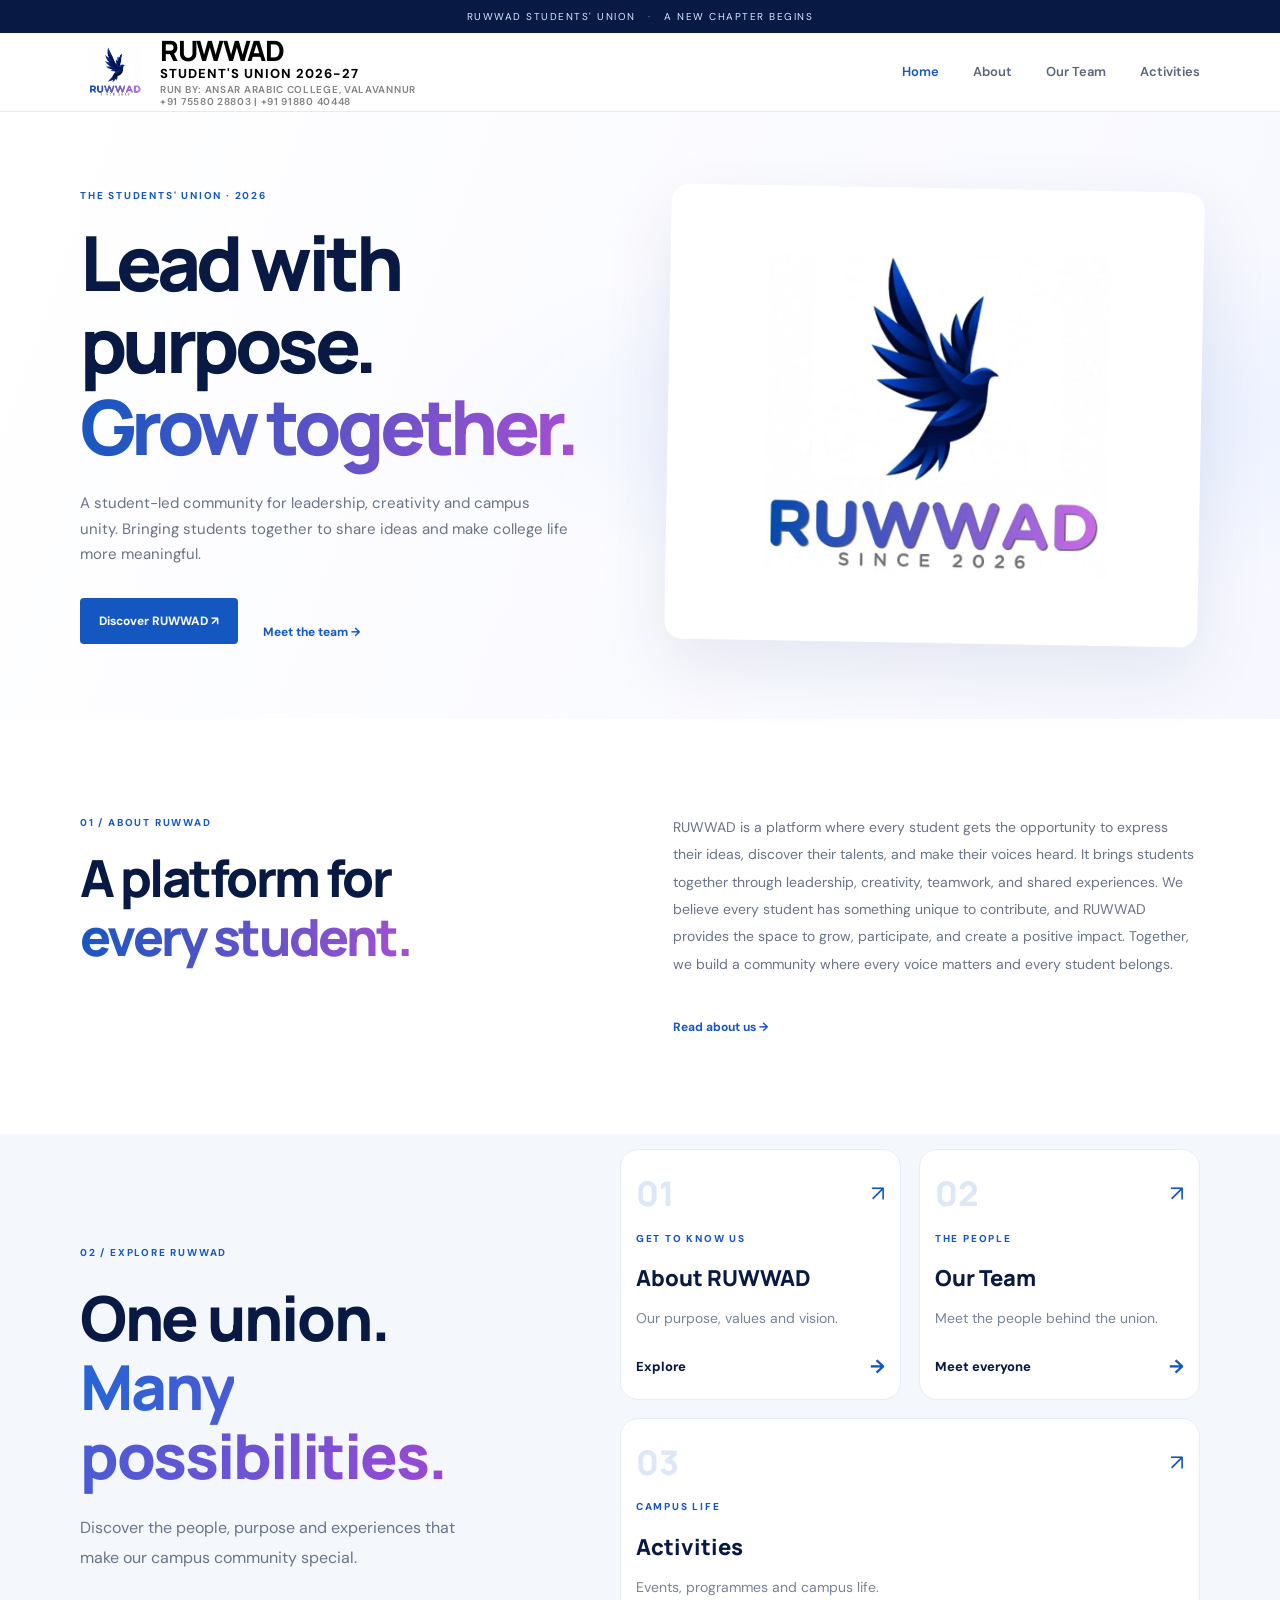
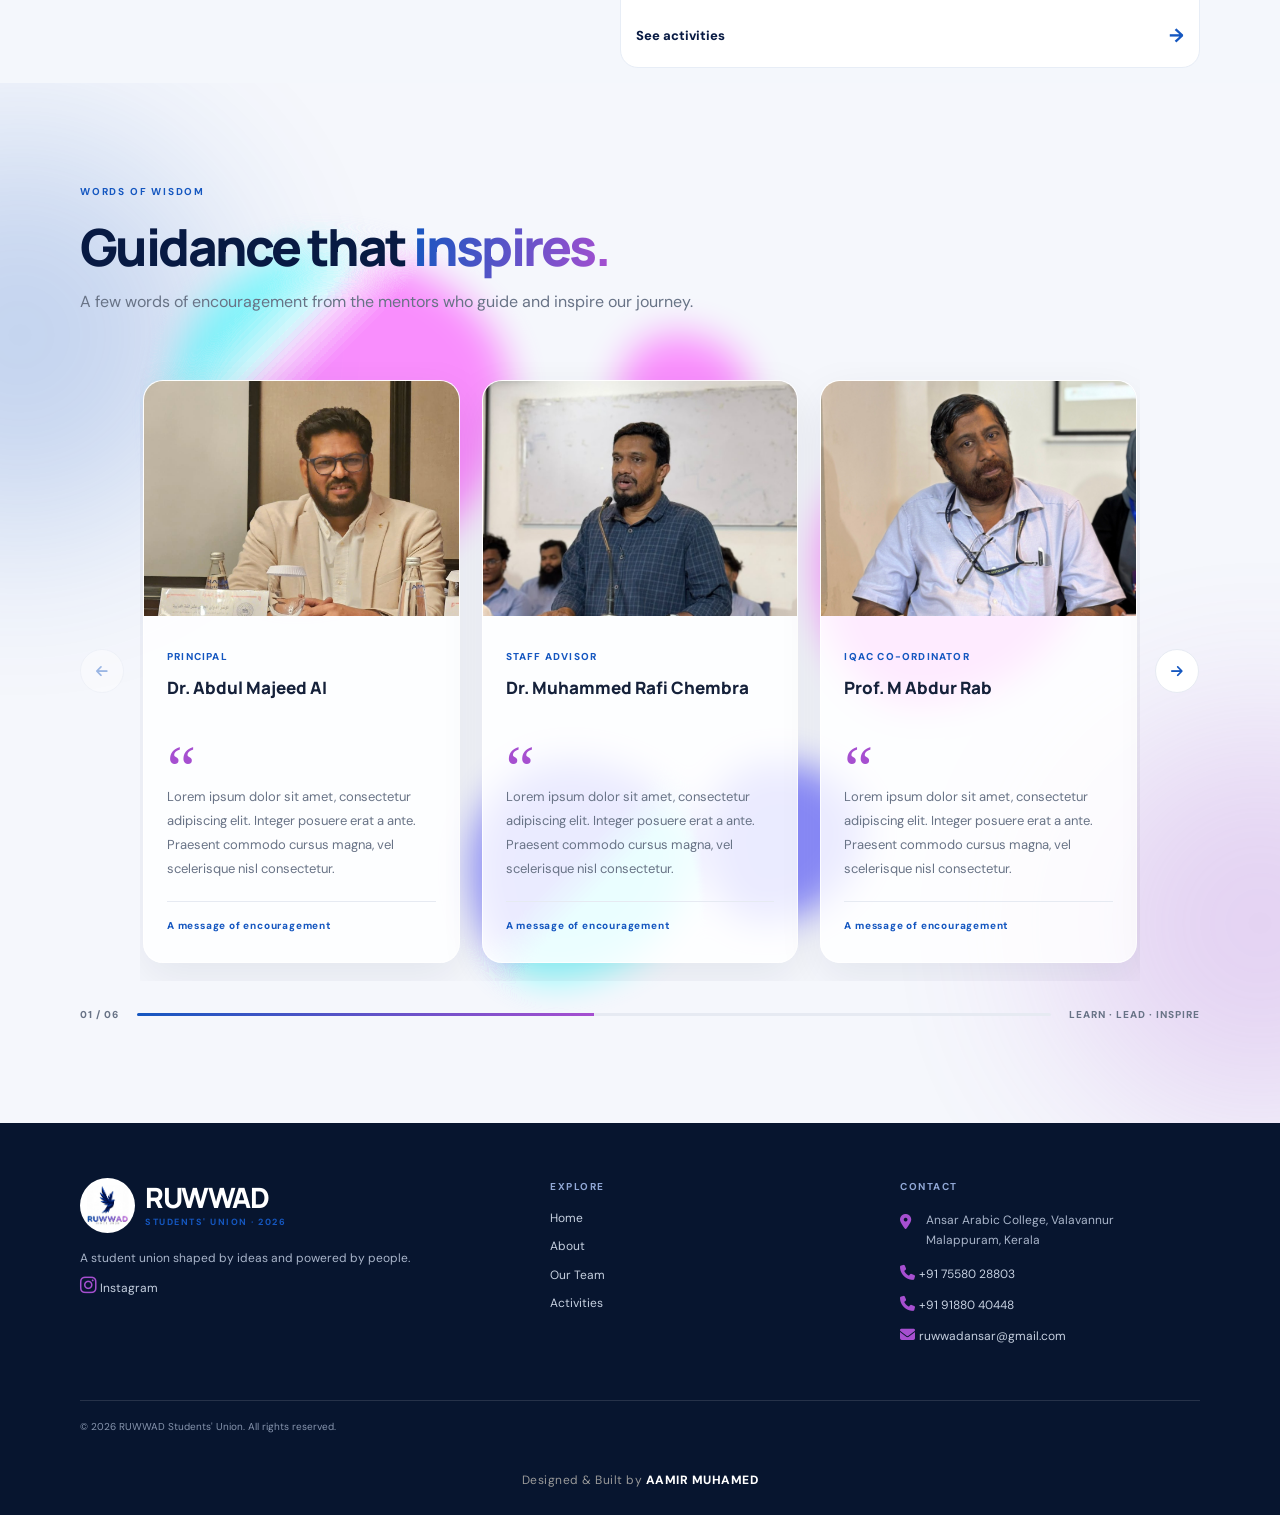
==== index.html @ 23e942de "Add files via upload" ====
<!doctype html>
<html lang="en"><head>
<meta charset="utf-8"><meta name="viewport" content="width=device-width, initial-scale=1">
<meta name="description" content="RUWWAD Students' Union">
<title>Home | RUWWAD</title>
<link rel="icon" type="image/png" href="images/ruwwad-bird.png">
<link rel="preconnect" href="https://fonts.googleapis.com"><link rel="preconnect" href="https://fonts.gstatic.com" crossorigin>
<link href="https://fonts.googleapis.com/css2?family=DM+Sans:wght@400;500;600;700&family=Manrope:wght@400;500;600;700;800&display=swap" rel="stylesheet">
<link rel="stylesheet" href="style.css"></head><body>
<link rel="stylesheet" href="https://cdnjs.cloudflare.com/ajax/libs/font-awesome/6.5.2/css/all.min.css">
<div class="topline">RUWWAD STUDENTS' UNION <span>·</span> A NEW CHAPTER BEGINS</div>
<header class="header"><nav class="wrap nav">
  <a class="brand" href="index.html"><img src="images/ruwwad-logo.jpg" alt="RUWWAD"><span><b>RUWWAD</b><div class="union-info">
    <strong>STUDENT'S UNION 2026-27</strong>
    <span>RUN BY: ANSAR ARABIC COLLEGE, VALAVANNUR</span>
    <span>+91 75580 28803 | +91 91880 40448</span>
</div></span></a>
  <button class="menu" aria-label="Toggle menu" aria-expanded="false"><i></i><i></i><i></i></button>
  <div class="navlinks">
    <a href="index.html">Home</a><a href="about.html">About</a><a href="team.html">Our Team</a><a href="activities.html">Activities</a>
  </div>
</nav></header>
<main>
<section class="hero"><div class="wrap hero-grid">
 <div><p class="eyebrow">THE STUDENTS' UNION · 2026</p><h1>Lead with purpose.<br><span>Grow together.</span></h1>
 <p class="intro">A student-led community for leadership, creativity and campus unity. Bringing students together to share ideas and make college life more meaningful.</p>
 <div class="actions"><a class="btn" href="about.html">Discover RUWWAD ↗</a><a class="simplelink" href="team.html">Meet the team →</a></div>
 </div><div class="logo-panel"><img src="images/ruwwad-logo.jpg" alt="RUWWAD logo"></div>
</div></section>
<section class="section"><div class="wrap two-col"><div><p class="eyebrow">01 / ABOUT RUWWAD</p><h2>A platform for<br><span>every student.</span></h2></div>
<div><p class="bodycopy">RUWWAD is a platform where every student gets the opportunity to express their ideas, discover their talents, and make their voices heard. It brings students together through leadership, creativity, teamwork, and shared experiences. We believe every student has something unique to contribute, and RUWWAD provides the space to grow, participate, and create a positive impact. Together, we build a community where every voice matters and every student belongs.</p><a class="simplelink" href="about.html">Read about us →</a></div></div></section>


<section class="explore-section">
    <div class="wrap explore-layout">

        <div class="explore-heading">
            <p class="eyebrow">02 / EXPLORE RUWWAD</p>

            <h2>
                One union.<br>
                <span>Many possibilities.</span>
            </h2>

            <p>
                Discover the people, purpose and experiences
                that make our campus community special.
            </p>
            
        </div>

        <div class="explore-cards">

            <a href="about.html" class="explore-card">
                <div class="explore-card-top">
                    <span class="explore-number">01</span>
                    <span class="explore-arrow">↗</span>
                </div>

                <div>
                    <span class="explore-label">GET TO KNOW US</span>
                    <h3>About RUWWAD</h3>
                    <p>Our purpose, values and vision.</p>
                </div>

                <span class="explore-link">Explore <span>→</span></span>
            </a>


            <a href="team.html" class="explore-card">
                <div class="explore-card-top">
                    <span class="explore-number">02</span>
                    <span class="explore-arrow">↗</span>
                </div>

                <div>
                    <span class="explore-label">THE PEOPLE</span>
                    <h3>Our Team</h3>
                    <p>Meet the people behind the union.</p>
                </div>

                <span class="explore-link">Meet everyone <span>→</span></span>
            </a>


            <a href="activities.html" class="explore-card">
                <div class="explore-card-top">
                    <span class="explore-number">03</span>
                    <span class="explore-arrow">↗</span>
                </div>

                <div>
                    <span class="explore-label">CAMPUS LIFE</span>
                    <h3>Activities</h3>
                    <p>Events, programmes and campus life.</p>
                </div>

                <span class="explore-link">See activities <span>→</span></span>
            </a>

        </div>

    </div>
</section>


<!-- WORDS OF WISDOM -->
<section class="wisdom-section">

  <div class="wrap">

<!-- ANIMATED LIQUID BACKGROUND -->
<div class="wisdom-liquid">
  <span class="liquid-blob blob-one"></span>
  <span class="liquid-blob blob-two"></span>
  <span class="liquid-blob blob-three"></span>
  <span class="liquid-blob blob-four"></span>
  <span class="liquid-blob blob-five"></span>
</div>


    <div class="wisdom-heading">
      <p class="eyebrow">WORDS OF WISDOM</p>
      <h2>Guidance that <span>inspires.</span></h2>
      <p class="wisdom-intro">
        A few words of encouragement from the mentors who guide
        and inspire our journey.
      </p>
    </div>

    <div class="wisdom-slider">

      <button class="wisdom-arrow wisdom-prev" aria-label="Previous advice">
        <i class="fa-solid fa-arrow-left"></i>
      </button>

      <div class="wisdom-window">
        <div class="wisdom-track">

          <!-- PRINCIPAL -->
          <article class="wisdom-card">
            <div class="wisdom-card-glow"></div>
            <div class="wisdom-photo">
              <img src="images/advisors/principal.heic" alt="Dr. Abdul Majeed AI">
            </div>
            <div class="wisdom-content">
              <span class="wisdom-role">PRINCIPAL</span>
              <h3>Dr. Abdul Majeed AI</h3>
              <div class="wisdom-quote">“</div>
              <p>
                Lorem ipsum dolor sit amet, consectetur adipiscing elit.
                Integer posuere erat a ante. Praesent commodo cursus
                magna, vel scelerisque nisl consectetur.
              </p>
              <span class="wisdom-sign">A message of encouragement</span>
            </div>
          </article>

          <!-- STAFF ADVISOR -->
          <article class="wisdom-card">
            <div class="wisdom-card-glow"></div>
            <div class="wisdom-photo">
              <img src="images/advisors/staff-advisor.jpeg" alt="Dr. Muhammed Rafi Chembra">
            </div>
            <div class="wisdom-content">
              <span class="wisdom-role">STAFF ADVISOR</span>
              <h3>Dr. Muhammed Rafi Chembra</h3>
              <div class="wisdom-quote">“</div>
              <p>
                Lorem ipsum dolor sit amet, consectetur adipiscing elit.
                Integer posuere erat a ante. Praesent commodo cursus
                magna, vel scelerisque nisl consectetur.
              </p>
              <span class="wisdom-sign">A message of encouragement</span>
            </div>
          </article>

          <!-- IQAC CO-ORDINATOR -->
          <article class="wisdom-card">
            <div class="wisdom-card-glow"></div>
            <div class="wisdom-photo">
              <img src="images/advisors/iqac-coordinator.jpeg" alt="Prof. M Abdur Rab">
            </div>
            <div class="wisdom-content">
              <span class="wisdom-role">IQAC CO-ORDINATOR</span>
              <h3>Prof. M Abdur Rab</h3>
              <div class="wisdom-quote">“</div>
              <p>
                Lorem ipsum dolor sit amet, consectetur adipiscing elit.
                Integer posuere erat a ante. Praesent commodo cursus
                magna, vel scelerisque nisl consectetur.
              </p>
              <span class="wisdom-sign">A message of encouragement</span>
            </div>
          </article>

<!-- HOD COMMERCE -->
          <article class="wisdom-card">
            <div class="wisdom-card-glow"></div>
            <div class="wisdom-photo">
              <img src="images/advisors/hod-commerce.jpg" alt="Afsal Abdul Khader">
            </div>
            <div class="wisdom-content">
              <span class="wisdom-role">HOD OF COMMERCE DEPARTMENT</span>
              <h3>Afsal Abdul Khader</h3>
              <div class="wisdom-quote">“</div>
              <p>
                Lorem ipsum dolor sit amet, consectetur adipiscing elit.
                Integer posuere erat a ante. Praesent commodo cursus
                magna, vel scelerisque nisl consectetur.
              </p>
              <span class="wisdom-sign">A message of encouragement</span>
            </div>
          </article>

          <!-- HOD ARABIC -->
          <article class="wisdom-card">
            <div class="wisdom-card-glow"></div>
            <div class="wisdom-photo">
              <img src="images/advisors/hod-arabic.jpeg" alt="Dr. CM Shanavas Paravanna">
            </div>
            <div class="wisdom-content">
              <span class="wisdom-role">HOD OF ARABIC DEPARTMENT</span>
              <h3>Dr. CM Shanavas Paravanna</h3>
              <div class="wisdom-quote">“</div>
              <p>
                Lorem ipsum dolor sit amet, consectetur adipiscing elit.
                Integer posuere erat a ante. Praesent commodo cursus
                magna, vel scelerisque nisl consectetur.
              </p>
              <span class="wisdom-sign">A message of encouragement</span>
            </div>
          </article>

          <!-- HOD ENGLISH -->
          <article class="wisdom-card">
            <div class="wisdom-card-glow"></div>
            <div class="wisdom-photo">
              <img src="images/advisors/hod-english.jpg" alt="Adhila Abdul Hameed">
            </div>
            <div class="wisdom-content">
              <span class="wisdom-role">HOD OF ENGLISH DEPARTMENT</span>
              <h3>Adhila Abdul Hameed</h3>
              <div class="wisdom-quote">“</div>
              <p>
                Lorem ipsum dolor sit amet, consectetur adipiscing elit.
                Integer posuere erat a ante. Praesent commodo cursus
                magna, vel scelerisque nisl consectetur.
              </p>
              <span class="wisdom-sign">A message of encouragement</span>
            </div>
          </article>

        </div>
      </div>

      <button class="wisdom-arrow wisdom-next" aria-label="Next advice">
        <i class="fa-solid fa-arrow-right"></i>
      </button>

    </div>

    <div class="wisdom-bottom">
      <span class="wisdom-counter">01 / 07</span>
      <div class="wisdom-progress">
        <span></span>
      </div>
      <span class="wisdom-caption">LEARN · LEAD · INSPIRE</span>
    </div>

  </div>
</section>


</main>


<footer>
  <div class="wrap foot">

    <div>
      <a class="brand footbrand" href="index.html">
        <img src="images/ruwwad-logo.jpg" alt="">
        <span>
          <b>RUWWAD</b>
          <small>STUDENTS' UNION · 2026</small>
        </span>
      </a>

      <p>A student union shaped by ideas and powered by people.</p>

      <a href="https://www.instagram.com/ruwwad_students_union?utm_source=ig_web_button_share_sheet&jplx=ZDNlZDc0MzIxNw=="
         target="_blank" rel="noopener noreferrer" class="instagram-link">
        <i class="fa-brands fa-instagram"></i>
        Instagram
      </a>
    </div>

    <div>
      <h4>EXPLORE</h4>
      <a href="index.html">Home</a>
      <a href="about.html">About</a>
      <a href="team.html">Our Team</a>
      <a href="activities.html">Activities</a>
    </div>

    <div>
      <h4>CONTACT</h4>

      <p class="contact-item">
        <i class="fa-solid fa-location-dot"></i>
        <span>Ansar Arabic College, Valavannur<br>Malappuram, Kerala</span>
      </p>

      <a href="tel:+917558028803" class="contact-item">
        <i class="fa-solid fa-phone"></i>
        <span>+91 75580 28803</span>
      </a>

      <a href="tel:+919188040448" class="contact-item">
        <i class="fa-solid fa-phone"></i>
        <span>+91 91880 40448</span>
      </a>

      <a href="mailto:ruwwadansar@gmail.com" class="contact-item">
        <i class="fa-solid fa-envelope"></i>
        <span>ruwwadansar@gmail.com</span>
      </a>
    </div>

  </div>

  <div class="wrap copyright">
    © 2026 RUWWAD Students' Union. All rights reserved.
  </div>

  <div class="footer-signature">
    <span>Designed & Built by</span>
    <a href="https://wa.me/917994060891?text=Hello%20Aamir!%20I%20visited%20the%20RUWWAD%20website%20and%20would%20like%20to%20connect%20with%20you."
       target="_blank" rel="noopener noreferrer">
      AAMIR MUHAMED
    </a>
  </div>
</footer>
<script src="script.js"></script>
</body>
</html>
---- style.css ----
/* =========================================
   RUWWAD WEBSITE
   Main CSS File
   ========================================= */


/* =========================================
   1. MAIN SETTINGS
   Change colours and fonts here
   ========================================= */

:root {
    --navy: #081a43;
    --blue: #1557c0;
    --purple: #a64fd0;

    --ink: #15213a;
    --muted: #687386;

    --paper: #f5f7fc;
    --line: #e6eaf2;
    --white: #ffffff;

    --font: "DM Sans", sans-serif;
    --display: "Manrope", sans-serif;
}


/* =========================================
   2. BASIC WEBSITE SETTINGS
   ========================================= */

* {
    box-sizing: border-box;
    margin: 0;
    padding: 0;
}

html {
    scroll-behavior: smooth;
    scroll-padding-top: 90px;
}

body {
    font-family: var(--font);
    color: var(--ink);
    line-height: 1.7;
}

a {
    text-decoration: none;
    color: inherit;
}

.wrap {
    width: min(1120px, calc(100% - 44px));
    margin: auto;
}


/* =========================================
   3. TOP ANNOUNCEMENT BAR
   ========================================= */

.topline {
    background: var(--navy);
    color: #dce6ff;
    text-align: center;
    padding: 8px 12px;
    font-size: 10px;
    letter-spacing: 0.15em;
}

.topline span {
    color: #9d7be1;
    margin: 0 8px;
}


/* =========================================
   4. NAVIGATION BAR
   ========================================= */

.header {
    position: sticky;
    top: 0;
    z-index: 20;

    background: #ffffffed;
    backdrop-filter: blur(14px);

    border-bottom: 1px solid var(--line);
}

.nav {
    height: 78px;

    display: flex;
    align-items: center;
    justify-content: space-between;
}


/* Logo */

.brand {
    display: flex;
    align-items: center;
    gap: 10px;
}

.brand img {
    width: 70px;
    height: 70px;
    object-fit: cover;
    border-radius: 80%;
}

.brand span {
    display: grid;
    line-height: 1.2;
}

.brand b {
    font-family: 'Arial Black', 'Manrope', sans-serif;
    font-size: 28px;
    font-weight: 900;
    letter-spacing: -1.5px;
    color: #000000;
    line-height: 1;
}

.brand small {
    font-size: 9px;
    font-weight: 700;
    letter-spacing: 1.5px;
    color: var(--blue);
    margin-top: 6px;
}


/* Navigation links */

.navlinks {
    display: flex;
    gap: 34px;
    align-items: center;
}

.navlinks a {
    font-size: 13px;
    font-weight: 600;
    color: #59657a;
}

.navlinks a:hover,
.navlinks a.active {
    color: var(--blue);
}


/* Mobile menu button */

.menu {
    display: none;
}


/* =========================================
   5. UNION INFORMATION IN NAVBAR
   ========================================= */

.union-info {
    display: flex;
    flex-direction: column;

    line-height: 1.5;
    margin-left: 0;
}

.union-info strong {
    font-size: 13px;
    font-weight: 800;
    color: #000000;
    letter-spacing: 1px;
}

.union-info span {
    font-size: 10px;
    font-weight: 600;
    color: #828080;
    letter-spacing: 0.7px;
}


/* =========================================
   6. HOME PAGE HERO SECTION
   ========================================= */

.hero {
    background:
        radial-gradient(ellipse at 80% 50%, #e8efff, transparent 42%),
        linear-gradient(110deg, #ffffff, #f7f8ff);

    padding: 75px 0;
}

.hero-grid {
    display: grid;
    grid-template-columns: 1fr 1fr;

    gap: 55px;
    align-items: center;
    min-height: 430px;
}


/* Small heading */

.eyebrow {
    font-size: 10px;
    letter-spacing: 0.18em;
    font-weight: 700;
    color: var(--blue);
    margin-bottom: 17px;
}


/* Main heading */

.hero h1,
.pagehero h1 {
    font: 800 clamp(45px, 6vw, 76px)/1.08 var(--display);
    letter-spacing: -0.06em;
    color: var(--navy);
}

h1 span,
h2 span {
    background: linear-gradient(100deg, var(--blue), var(--purple));
    background-clip: text;
    -webkit-background-clip: text;
    color: transparent;
}


/* Hero description */

.intro {
    max-width: 490px;
    color: var(--muted);
    font-size: 15px;
    margin-top: 24px;
}


/* Hero buttons */

.actions {
    display: flex;
    align-items: center;
    gap: 25px;
    margin-top: 30px;
}

.btn {
    display: inline-block;

    background: var(--blue);
    color: white;

    padding: 13px 19px;
    border-radius: 4px;

    font-size: 12px;
    font-weight: 700;
}

.btn:hover {
    background: var(--navy);
}

.simplelink {
    font-size: 12px;
    font-weight: 700;
    color: var(--blue);

    display: inline-block;
    margin-top: 22px;
}


/* Hero logo image */

.logo-panel {
    background: white;
    border: 1px solid white;
    border-radius: 18px;

    box-shadow: 0 25px 70px #10275b18;
    overflow: hidden;

    transform: rotate(1deg);
}

.logo-panel img {
    width: 100%;
    display: block;
}


/* =========================================
   7. GENERAL SECTIONS
   ========================================= */

.section {
    padding: 95px 0;
}

.soft {
    background: var(--paper);
}

.two-col {
    display: grid;
    grid-template-columns: 1fr 1fr;

    gap: 65px;
    align-items: start;
}


/* Section headings */

h2 {
    font: 800 clamp(34px, 4vw, 52px)/1.15 var(--display);
    letter-spacing: -0.05em;
    color: var(--navy);
}


/* Paragraphs */

.bodycopy {
    font-size: 14px;
    line-height: 1.95;
    color: var(--muted);
    margin-bottom: 17px;
}

.narrow {
    max-width: 650px;
    margin-top: 18px;
}

/* ABOUT SECTION */

.about-section {
    padding: 80px 8%;
}

.about-content {
    display: flex;
    align-items: center;
    justify-content: space-between;
    gap: 60px;
}

.about-text {
    flex: 1;
}

.about-text h2 {
    font-size: 38px;
    font-weight: 900;
    color: var(--navy);
    margin-bottom: 25px;
}

.about-text p {
    font-size: 17px;
    line-height: 2;
    color: #555;
    margin-bottom: 35px;
}

.about-image {
    flex: 1;
    margin-right: 0;
}

.about-image img {
    width: 100%;
    height: 500px;
    object-fit:fill;
    border-radius: 45% 0 0 45%;
}

/* MOBILE RESPONSIVE */

@media (max-width: 768px) {
    .about-content {
        flex-direction: column;
        gap: 30px;
    }

    .about-text h2 {
        font-size: 28px;
    }

    .about-text p {
        font-size: 15px;
    }

    .about-image img {
        height: 300px;
        border-radius: 25px;
    }
}


/* =========================================
   8. INFORMATION CARDS
   ========================================= */


/* =========================================
   ABOUT RUWWAD SECTION
   Text LEFT | Image RIGHT
   ========================================= */

.about-section {
    padding: 80px 0 80px 8%;
}

.about-content {
    display: flex;
    align-items: center;
    justify-content: space-between;
    gap: 60px;
    width: 100%;
}

.about-text {
    flex: 1;
    min-width: 0;
}

.about-text h2 {
    font-size: 38px;
    font-weight: 900;
    color: var(--navy);
    margin-bottom: 25px;
}

.about-text p {
    font-size: 17px;
    line-height: 2;
    color: #555;
    margin-bottom: 30px;
}

.about-image {
    flex: 1;
    min-width: 0;
}

.about-image img {
    display: block;
    width: 100%;
    height: 500px;
    object-fit: cover;
    border-radius: 45% 0 0 45%;
}




/* =========================================
   OUR COLLEGE SECTION
   Image LEFT | Text RIGHT
   ========================================= */

.college-section {
    display: flex;
    align-items: center;
    gap: 70px;
    padding: 80px 8% 80px 0;
    width: 100%;
}

.college-image {
    flex: 1;
    min-width: 0;
}

.college-image img {
    display: block;
    width: 100%;
    height: 560px;
    object-fit: cover;
    border-radius: 0 50% 50% 0;
}

.college-content {
    flex: 1;
    min-width: 0;
    text-align:left;
}

.college-content h2 {
    font-size: 38px;
    font-weight: 900;
    color: var(--navy);
    margin-bottom: 40px;
}

.college-content p {
    font-size: 17px;
    line-height: 2;
    color: #555;
    margin-bottom: 35px;
}


/* =========================================
   MOBILE RESPONSIVE
   ========================================= */

@media (max-width: 768px) {

    /* About RUWWAD */

    .about-section {
        padding: 50px 20px;
    }

    .about-content {
        flex-direction: column;
        gap: 30px;
    }

    .about-text h2 {
        font-size: 28px;
    }

    .about-text p {
        font-size: 15px;
    }

    .about-image {
        width: 100%;
    }

    .about-image img {
        height: 300px;
        border-radius: 25px;
    }


    /* Our College */

    .college-section {
        flex-direction: column;
        padding: 50px 20px;
        gap: 30px;
    }

    .college-image {
        width: 100%;
    }

    .college-image img {
        height: 300px;
        border-radius: 25px;
    }

    .college-content h2 {
        font-size: 28px;
        margin-bottom: 30px;
    }

    .college-content p {
        font-size: 15px;
    }

}


/* =========================================
   RUWWAD MISSION & VISION
   ========================================= */

.mission-section {
    padding: 100px 0;
    background: #f7f9fc;
}

.mission-heading {
    max-width: 700px;
    margin: 0 0 55px 0;
    text-align: left;
}

.mission-heading h2 {
    text-align: left;
}

.mission-intro {
    max-width: 600px;
    margin: 0;
    text-align: left;
    color: #687386;
    font-size: 16px;
    line-height: 1.8;
    margin-top: 20px;
}

.mission-grid {
    display: grid;
    grid-template-columns: repeat(3, 1fr);
    gap: 25px;
}

.mission-card {
    position: relative;
    background: #ffffff;
    padding: 38px 30px;
    border: 1px solid #e9edf4;
    border-radius: 18px;
    min-height: 300px;
    transition: transform 0.3s ease, box-shadow 0.3s ease;
    overflow: hidden;
}

.mission-card:hover {
    transform: translateY(-8px);
    box-shadow: 0 18px 40px rgba(8, 26, 67, 0.09);
}

.mission-number {
    display: inline-block;
    font-family: var(--display);
    font-size: 42px;
    font-weight: 900;
    color: #dce8f8;
    margin-bottom: 25px;
}

.card-label {
    font-size: 11px;
    font-weight: 800;
    letter-spacing: 2px;
    color: var(--blue);
    margin-bottom: 12px;
}

.mission-card h3 {
    font-family: var(--display);
    font-size: 22px;
    font-weight: 800;
    color: var(--navy);
    margin-bottom: 16px;
}

.mission-card > p:last-child {
    font-size: 15px;
    line-height: 1.9;
    color: #687386;
}

/* CARD ACCENT COLORS */

.vision-card {
    border-top: 4px solid #00b8d9;
}

.purpose-card {
    border-top: 4px solid var(--blue);
}

.values-card {
    border-top: 4px solid #16c79a;
}

/* MOBILE RESPONSIVE */

@media (max-width: 768px) {

    .mission-section {
        padding: 65px 0;
    }

    .mission-heading {
    padding: 0 0px;
    margin-bottom: 35px;
}

    .mission-heading h2 {
        font-size: 30px;
    }

    .mission-intro {
        font-size: 14px;
    }

    .mission-grid {
        grid-template-columns: 1fr;
        gap: 18px;
    }

    .mission-card {
        min-height: auto;
        padding: 30px 25px;
    }

    .mission-card h3 {
        font-size: 20px;
    }
}




/* =========================================
   9. QUOTE SECTION
   ========================================= */

.quote {
    background: linear-gradient(110deg, #081a43, #173c7c);

    padding: 85px 0;
    text-align: center;
    color: white;
}

.quote p {
    font-size: 9px;
    letter-spacing: 0.2em;
    color: #a9bee8;
    margin-bottom: 18px;
}

.quote h2 {
    font-size: clamp(30px, 4vw, 48px);
    color: white;
}


/* =========================================
   10. INNER PAGE HEADINGS
   About, Team and Activities
   ========================================= */

.pagehero {
    background: linear-gradient(110deg, #f8faff, #edf2ff);
    padding: 75px 0 80px;
}

.pagehero h1 {
    font-size: clamp(43px, 6vw, 68px);
}

.pagehero p:not(.eyebrow) {
    max-width: 600px;
    color: var(--muted);
    margin-top: 17px;
    font-size: 14px;
}


/* =========================================
   11. TEAM MEMBERS
   ========================================= */

.members {
    display: grid;
    grid-template-columns: repeat(4, 1fr);
    gap: 15px;
    margin-top: 35px;
}

.member {
    background: white;
    border: 1px solid var(--line);
}


/* Member placeholder */

.avatar {
    height: 155px;

    display: grid;
    place-items: center;

    background: linear-gradient(140deg, #164b9a, #9c65d0);

    font: 800 65px var(--display);
    color: #ffffffbb;
}

.memberinfo {
    padding: 17px;
}

.memberinfo small,
.staff small {
    font-size: 9px;
    letter-spacing: 0.12em;
    color: var(--blue);
    font-weight: 700;
}

.memberinfo h3,
.staff h3 {
    font: 700 16px/1.4 var(--display);
    color: var(--navy);
    margin-top: 7px;
}

.memberinfo p {
    font-size: 11px;
    color: var(--muted);
    margin-top: 4px;
}


/* Staff cards */

.staffgrid {
    display: grid;
    grid-template-columns: repeat(2, 1fr);
    gap: 14px;
    margin-top: 30px;
}

.staff {
    background: white;
    border: 1px solid var(--line);
    padding: 22px;
}

.staff p {
    font-size: 12px;
    color: var(--muted);
    margin-top: 9px;
}

.source-note {
    font-size: 10px;
    color: #8993a4;
    margin-top: 20px;
}


/* =========================================
   12. ACTIVITIES AND EVENTS
   ========================================= */

.eventlist {
    margin-top: 30px;
    border-top: 1px solid var(--line);
}

.event {
    display: grid;
    grid-template-columns: 80px 1fr;

    gap: 25px;
    padding: 28px 0;

    border-bottom: 1px solid var(--line);
}

.eventno {
    font: 700 25px var(--display);
    color: #9aabd0;
}

.event small {
    font-size: 9px;
    letter-spacing: 0.14em;
    color: var(--blue);
    font-weight: 700;
}

.event h3 {
    font: 700 24px var(--display);
    color: var(--navy);
    margin: 5px 0;
}

.event p {
    max-width: 700px;
    font-size: 13px;
    color: var(--muted);
}


/* =========================================
   13. FOOTER
   ========================================= */

footer {
    background: #07152f;
    color: white;
}

.foot {
    display: grid;
    grid-template-columns: 1.4fr 1fr 1fr;

    gap: 50px;
    padding-top: 55px;
    padding-bottom: 45px;
}

.footbrand img {
    width: 55px;
    height: 55px;
}

footer .brand b {
    color: #ffffff;
}

.foot p {
    font-size: 12px;
    color: #a9b5ca;
    margin-top: 15px;
}

.foot h4 {
    font-size: 10px;
    letter-spacing: 0.15em;
    color: #91a8d6;
    margin-bottom: 13px;
}

.foot > div > a:not(.brand) {
    display: block;
    font-size: 12px;
    color: #c6d0e0;
    margin: 8px 0;
}

.copyright {
    border-top: 1px solid #ffffff20;
    padding: 17px 0 20px;

    color: #8795ae;
    font-size: 10px;
}

/* FOOTER SIGNATURE */

.footer-signature {
    text-align: center;
    padding: 15px 10px 25px;
    font-size: 12px;
    color: #999;
    letter-spacing: 0.5px;
}

.footer-signature a {
    color: #ffffff;
    font-weight: 800;
    text-decoration: none;
    transition: color 0.3s ease;
}

.footer-signature a:hover {
    color: var(--blue);
}


/* =========================================
   14. TABLET RESPONSIVE DESIGN
   ========================================= */

@media (max-width: 800px) {

    .hero-grid {
        gap: 25px;
    }

    .members {
        grid-template-columns: repeat(2, 1fr);
    }

    .navlinks {
        gap: 18px;
    }

    .foot {
        gap: 25px;
    }

}


/* =========================================
   15. MOBILE RESPONSIVE DESIGN
   ========================================= */

@media (max-width: 620px) {

    .wrap {
        width: calc(100% - 34px);
    }

    .topline {
        font-size: 8px;
    }

    .nav {
        height: 68px;
    }


    /* Logo on mobile */

    .brand img {
        width: 42px;
        height: 42px;
    }

    .brand b {
        font-size: 16px;
    }


    /* Union information on mobile */

    .union-info {
        margin-left: 10px;
        margin-right: auto;
    }

    .union-info strong {
        font-size: 10px;
    }

    .union-info span {
        font-size: 8px;
        letter-spacing: 0;
    }


    /* Mobile menu button */

    .menu {
        display: flex;

        width: 40px;
        height: 40px;

        border: 1px solid var(--line);
        background: white;
        border-radius: 4px;

        flex-direction: column;
        align-items: center;
        justify-content: center;
        gap: 5px;
    }

    .menu i {
        width: 17px;
        height: 2px;
        background: var(--navy);
        transition: 0.2s;
    }


    /* Menu animation */

    .menu.open i:first-child {
        transform: translateY(7px) rotate(45deg);
    }

    .menu.open i:nth-child(2) {
        opacity: 0;
    }

    .menu.open i:last-child {
        transform: translateY(-7px) rotate(-45deg);
    }


    /* Mobile navigation links */

    .navlinks {
        display: none;

        position: absolute;
        top: 68px;
        left: 0;
        right: 0;

        background: white;
        padding: 12px 22px 20px;

        box-shadow: 0 15px 20px #0c245015;

        flex-direction: column;
        align-items: stretch;
        gap: 0;
    }

    .navlinks.show {
        display: flex;
    }

    .navlinks a {
        padding: 12px 0;
        border-bottom: 1px solid var(--line);
    }


    /* Hero section */

    .hero {
        padding: 55px 0;
    }

    .hero-grid,
    .two-col {
        grid-template-columns: 1fr;
        gap: 30px;
    }

    .hero h1 {
        font-size: clamp(44px, 13vw, 62px);
    }

    .logo-panel {
        max-width: 420px;
        margin: auto;
    }


    /* General sections */

    .section {
        padding: 70px 0;
    }

    .tiles {
        grid-template-columns: 1fr;
    }

    .tile {
        min-height: 175px;
    }


    /* Page headings */

    .pagehero {
        padding: 55px 0;
    }


    /* Team members */

    .members {
        grid-template-columns: repeat(2, 1fr);
        gap: 10px;
    }

    .avatar {
        height: 125px;
        font-size: 52px;
    }

    .memberinfo {
        padding: 13px;
    }

    .memberinfo h3 {
        font-size: 14px;
    }


    /* Staff */

    .staffgrid {
        grid-template-columns: 1fr;
    }


    /* Events */

    .event {
        grid-template-columns: 42px 1fr;
        gap: 12px;
    }

    .event h3 {
        font-size: 20px;
    }


    /* Footer */

    .foot {
        grid-template-columns: 1fr 1fr;
        gap: 25px;
    }

    .foot > div:first-child {
        grid-column: 1 / -1;
    }


    /* Other */

    .quote {
        padding: 65px 0;
    }

    .actions {
        flex-wrap: wrap;
    }

}


/* =========================================
   16. SMALL MOBILE SCREENS
   ========================================= */

@media (max-width: 360px) {

    .members {
        grid-template-columns: 1fr;
    }

    .avatar {
        height: 170px;
    }

}

/* MOBILE NAVIGATION FIX */

@media (max-width: 768px) {

    .nav {
        position: relative;
    }

    .menu {
        display: flex;
        cursor: pointer;
        z-index: 1001;
    }

    .navlinks {
        display: none;
        position: absolute;
        top: 100%;
        left: 0;
        right: 0;
        width: 100%;
        flex-direction: column;
        gap: 0;
        padding: 15px 20px;
        background: #ffffff;
        box-shadow: 0 10px 20px rgba(0,0,0,0.08);
        z-index: 1000;
    }

    .navlinks.active {
        display: flex;
    }

    .navlinks a {
        display: block;
        padding: 13px 10px;
    }
}


/* =========================================
   EXPLORE RUWWAD SECTION
   ========================================= */

.explore-section {
    padding: 0px 0;
    background: #f4f7fc;
    overflow: hidden;
}

.explore-layout {
    display: grid;
    grid-template-columns: 0.9fr 1.1fr;
    align-items: center;
    gap: 65px;
}

.explore-heading {
    max-width: 500px;
}

.explore-heading h2 {
    font-family: var(--display);
    font-size: clamp(38px, 5vw, 62px);
    font-weight: 900;
    line-height: 1.12;
    letter-spacing: -2px;
    color: var(--navy);
    margin: 22px 0;
}

.explore-heading h2 span {
    background: linear-gradient(100deg, #2464d5, #9b48d5);
    background-clip: text;
    -webkit-background-clip: text;
    color: transparent;
}

.explore-heading > p:last-of-type {
    color: #68758b;
    font-size: 16px;
    line-height: 1.9;
    max-width: 390px;
}

.explore-line {
    width: 65px;
    height: 5px;
    background: var(--blue);
    border-radius: 10px;
    margin-top: 30px;
}

/* CARDS */

.explore-cards {
    display: grid;
    grid-template-columns: repeat(2, 1fr);
    gap: 18px;
    margin-top: 15px;
    margin-bottom: 15px;
}

.explore-card {
    min-height: 225px;
    padding: 15px;
    display: flex;
    flex-direction: column;
    justify-content: space-between;
    background: #ffffff;
    border: 1px solid #e7edf6;
    border-radius: 18px;
    text-decoration: none;
    transition: 0.3s ease;
}

.explore-card:last-child {
    grid-column: 1 / -1;
    min-height: 185px;
}

.explore-card:hover {
    transform: translateY(-7px);
    border-color: #b8ccef;
    box-shadow: 0 18px 40px rgba(8, 26, 67, 0.09);
}

.explore-card-top {
    display: flex;
    justify-content: space-between;
    align-items: center;
}

.explore-number {
    font-family: var(--display);
    font-size: 34px;
    font-weight: 900;
    color: #dce7f8;
}

.explore-arrow {
    font-size: 22px;
    color: var(--blue);
    transition: transform 0.3s ease;
}

.explore-card:hover .explore-arrow {
    transform: translate(4px, -4px);
}

.explore-label {
    font-size: 10px;
    font-weight: 800;
    letter-spacing: 1.8px;
    color: var(--blue);
}

.explore-card h3 {
    font-family: var(--display);
    font-size: 22px;
    font-weight: 800;
    color: var(--navy);
    margin: 10px 0;
}

.explore-card p {
    font-size: 14px;
    color: #778399;
    line-height: 1.7;
}

.explore-link {
    display: flex;
    justify-content: space-between;
    align-items: center;
    margin-top: 20px;
    font-size: 13px;
    font-weight: 800;
    color: var(--navy);
}

.explore-link span {
    color: var(--blue);
    font-size: 19px;
}

/* MOBILE RESPONSIVE */

@media (max-width: 768px) {

    .explore-section {
        padding: 70px 0;
    }

    .explore-layout {
        grid-template-columns: 1fr;
        gap: 35px;
    }

    .explore-heading h2 {
        font-size: 40px;
    }

    .explore-heading > p:last-of-type {
        font-size: 14px;
    }

    .explore-cards {
        grid-template-columns: 1fr;
    }

    .explore-card,
    .explore-card:last-child {
        grid-column: auto;
        min-height: 190px;
    }
}


/* =================================
   OFFICE BEARERS SECTION
================================= */

.office-section {
    padding: 100px 0;
    background: var(--paper);
}

.office-section h2 {
    font-family: var(--display);
    font-size: clamp(30px, 4vw, 44px);
    font-weight: 800;
    color: var(--navy);
    margin-bottom: 12px;
}

.office-section h2 span {
    color: var(--blue);
}

.office-intro {
    color: var(--muted);
    max-width: 600px;
    margin-bottom: 40px;
}

.office-grid {
    display: grid;
    grid-template-columns: repeat(4, 1fr);
    gap: 22px;
}

.office-card {
    background: white;
    border-radius: 16px;
    overflow: hidden;
    border: 1px solid var(--line);
    transition: transform 0.3s ease, box-shadow 0.3s ease;
}

.office-card:hover {
    transform: translateY(-6px);
    box-shadow: 0 15px 35px rgba(8, 26, 67, 0.10);
}

.office-card img {
    width: 100%;
    height: 260px;
    object-fit: cover;
    display: block;
}

.office-info {
    padding: 18px;
}

.office-info small {
    display: block;
    color: var(--blue);
    font-size: 10px;
    font-weight: 800;
    letter-spacing: 1px;
    margin-bottom: 7px;
}

.office-info h3 {
    font-family: var(--display);
    font-size: 17px;
    font-weight: 800;
    color: var(--navy);
}

.office-link {
    display: inline-block;
    margin-top: 30px;
}

/* TABLET */

@media (max-width: 900px) {
    .office-grid {
        grid-template-columns: repeat(2, 1fr);
    }
}

/* MOBILE */

@media (max-width: 500px) {
    .office-section {
        padding: 65px 0;
    }

    .office-grid {
        grid-template-columns: repeat(2, 1fr);
        gap: 12px;
    }

    .office-card img {
        height: 190px;
    }

    .office-info {
        padding: 12px;
    }

    .office-info h3 {
        font-size: 14px;
    }

    .office-info small {
        font-size: 9px;
    }
}


/* NAVBAR PHONE NUMBERS */

.nav {
    flex-wrap: wrap;
}

.nav-contact {
    width: 100%;
    text-align: center;
    padding: 10px 0;
    border-top: 1px solid var(--line);
    font-size: 12px;
    font-weight: 700;
}

.nav-contact a {
    color: var(--muted);
    text-decoration: none;
    transition: color 0.3s ease;
}

.nav-contact a:hover {
    color: var(--blue);
}

.nav-contact span {
    color: var(--blue);
    margin: 0 8px;
}

/* FOOTER PHONE NUMBERS */

.foot a[href^="tel:"] {
    display: block;
    margin: 8px 0;
    color: #ffffff;
    text-decoration: none;
    font-size: 13px;
}

/* MOBILE */

@media (max-width: 620px) {
    .nav-contact {
        font-size: 10px;
        padding: 8px 0;
    }

    .nav-contact span {
        margin: 0 4px;
    }
}

.foot a {
  color: #fff;
  text-decoration: none;
  transition: color 0.3s ease;
}

.foot a:hover {
  color: #a64fd0;
}
.instagram-link {
  display: inline-flex;
  align-items: center;
  gap: 8px;
  color: #fff;
  text-decoration: none;
  font-size: 14px;
  transition: color 0.3s ease;
}

.instagram-link i {
  font-size: 20px;
}

.instagram-link:hover {
  color: #c66bdf;
}

/* FOOTER CONTACT ICONS */
.contact-item {
  display: flex;
  align-items: flex-start;
  gap: 10px;
  margin: 10px 0;
  color: #fff;
  text-decoration: none;
  font-size: 13px;
  line-height: 1.7;
}

.contact-item i {
  width: 16px;
  min-width: 16px;
  margin-top: 4px;
  color: #a64fd0;
  font-size: 15px;
}

.contact-item:hover {
  color: #a64fd0;
}

/* INSTAGRAM ICON */
.instagram-link {
  display: inline-flex;
  align-items: center;
  gap: 8px;
  color: #fff;
  text-decoration: none;
  font-size: 14px;
  transition: color 0.3s ease;
}

.instagram-link i {
  font-size: 19px;
  color: #a64fd0;
}

.instagram-link:hover {
  color: #a64fd0;
}

/* CLICKABLE EVENT CARDS */

.event-link {
  display: grid;
  grid-template-columns: 80px 1fr;
  color: inherit;
  text-decoration: none;
  transition: background 0.3s ease, padding 0.3s ease;
}

.event-link:hover {
  background: #f5f7fc;
  padding-left: 15px;
  padding-right: 15px;
}

.event-view {
  display: inline-block;
  margin-top: 12px;
  color: var(--blue);
  font-size: 12px;
  font-weight: 800;
}

.event-link:hover .event-view {
  color: var(--purple);
}

@media (max-width: 620px) {
  .event-link {
    grid-template-columns: 42px 1fr;
  }
}
.upcoming-label {
  display: inline-block;
  margin-left: 10px;
  padding: 9px 18px;
  border-radius: 30px;
  background: #e9edff;
  color: var(--blue);
  font-size: 12px;
  font-weight: 800;
  letter-spacing: 1px;
}

/* =====================================
   WORDS OF WISDOM — ADVISOR SLIDER
===================================== */

.wisdom-section {
  position: relative;
  padding: 100px 0;
  overflow: hidden;
  background: var(--paper);
  isolation: isolate;
}

/* Animated background */
.wisdom-section::before,
.wisdom-section::after {
  content: "";
  position: absolute;
  width: 400px;
  height: 400px;
  border-radius: 50%;
  filter: blur(90px);
  opacity: .22;
  z-index: -1;
  pointer-events: none;
  animation: wisdomFloat 9s ease-in-out infinite alternate;
}

.wisdom-section::before {
  background: #1557c0;
  top: 5%;
  left: -180px;
}

.wisdom-section::after {
  background: #a64fd0;
  right: -180px;
  bottom: 0;
  animation-delay: -4s;
}

@keyframes wisdomFloat {
  from {
    transform: translate(0, 0) scale(1);
  }
  to {
    transform: translate(50px, 40px) scale(1.2);
  }
}

.wisdom-heading {
  max-width: 650px;
  margin-bottom: 45px;
}

.wisdom-intro {
  color: var(--muted);
  line-height: 1.8;
  margin-top: 12px;
}

/* Slider layout */

.wisdom-slider {
  display: grid;
  grid-template-columns: 45px minmax(0, 1fr) 45px;
  align-items: center;
  gap: 15px;
}

.wisdom-window {
  overflow: hidden;
  padding: 18px 3px;
}

.wisdom-track {
  display: flex;
  gap: 22px;
  transition: transform .65s cubic-bezier(.22, 1, .36, 1);
  will-change: transform;
}

.wisdom-card {
  position: relative;
  isolation: isolate;
  flex: 0 0 calc((100% - 44px) / 3);
  min-width: 0;
  overflow: hidden;
  border-radius: 20px;
  border: 1px solid rgba(255,255,255,.8);
  background: rgba(255,255,255,.82);
  box-shadow: 0 15px 45px rgba(8,26,67,.08);
  transition: transform .35s ease, box-shadow .35s ease;
}

.wisdom-card:hover {
  transform: translateY(-8px);
  box-shadow: 0 22px 55px rgba(8,26,67,.14);
}

.wisdom-card-glow {
  position: absolute;
  top: -90px;
  right: -90px;
  width: 190px;
  height: 190px;
  border-radius: 50%;
  background: linear-gradient(135deg, #1557c0, #a64fd0);
  opacity: .12;
  filter: blur(35px);
  z-index: -1;
  animation: cardGlow 6s ease-in-out infinite alternate;
}

@keyframes cardGlow {
  from { transform: translate(0, 0); }
  to { transform: translate(-35px, 35px); }
}

/* Advisor photo */

.wisdom-photo {
  height: 235px;
  overflow: hidden;
  background: linear-gradient(135deg, #e7edff, #eee4fa);
}

.wisdom-photo img {
  display: block;
  width: 100%;
  height: 100%;
  object-fit: cover;
  transition: transform .6s ease;
}

.wisdom-card:hover .wisdom-photo img {
  transform: scale(1.06);
}

/* Card text */

.wisdom-content {
  position: relative;
  padding: 25px 23px 28px;
}

.wisdom-role {
  display: inline-block;
  color: var(--blue);
  font-size: 10px;
  font-weight: 800;
  letter-spacing: 1.2px;
  margin-bottom: 10px;
}

.wisdom-content h3 {
  font-family: Manrope, sans-serif;
  font-size: 17px;
  line-height: 1.5;
  font-weight: 800;
  color: var(--ink);
  min-height: 50px;
}

.wisdom-quote {
  font-family: Georgia, serif;
  font-size: 65px;
  height: 48px;
  line-height: 1;
  color: #a64fd0;
  margin-top: 12px;
}

.wisdom-content p {
  font-size: 13px;
  line-height: 1.85;
  color: var(--muted);
}

.wisdom-sign {
  display: block;
  margin-top: 20px;
  padding-top: 15px;
  border-top: 1px solid var(--line);
  color: var(--blue);
  font-size: 10px;
  font-weight: 800;
  letter-spacing: .8px;
}

/* Slider arrows */

.wisdom-arrow {
  width: 44px;
  height: 44px;
  border: 1px solid var(--line);
  border-radius: 50%;
  background: white;
  color: var(--blue);
  cursor: pointer;
  transition: .3s ease;
}

.wisdom-arrow:hover {
  background: var(--blue);
  color: white;
  border-color: var(--blue);
}

/* Bottom progress */

.wisdom-bottom {
  display: flex;
  align-items: center;
  gap: 18px;
  margin-top: 25px;
}

.wisdom-counter,
.wisdom-caption {
  font-size: 10px;
  font-weight: 800;
  letter-spacing: 1px;
  color: var(--muted);
  white-space: nowrap;
}

.wisdom-progress {
  flex: 1;
  height: 3px;
  border-radius: 5px;
  background: var(--line);
  overflow: hidden;
}

.wisdom-progress span {
  display: block;
  height: 100%;
  width: 14.285%;
  background: linear-gradient(90deg, #1557c0, #a64fd0);
  transition: width .5s ease;
}

/* Tablet */

@media(max-width:950px) {
  .wisdom-card {
    flex-basis: calc((100% - 22px) / 2);
  }
}

/* Mobile */

@media(max-width:620px) {
  .wisdom-section {
    padding: 70px 0;
  }

  .wisdom-heading {
    margin-bottom: 25px;
  }

  .wisdom-slider {
    grid-template-columns: 32px minmax(0, 1fr) 32px;
    gap: 7px;
  }

  .wisdom-card {
    flex-basis: 100%;
  }

  .wisdom-photo {
    height: 260px;
  }

  .wisdom-arrow {
    width: 32px;
    height: 32px;
    font-size: 11px;
  }

  .wisdom-content {
    padding: 22px;
  }

  .wisdom-caption {
    display: none;
  }
}

@media(prefers-reduced-motion: reduce) {
  .wisdom-section::before,
  .wisdom-section::after,
  .wisdom-card-glow {
    animation: none;
  }

  .wisdom-track,
  .wisdom-progress span {
    transition: none;
  }
}

/* =========================================
   RUWWAD — GOOEY LIQUID ANIMATION
========================================= */

.wisdom-section {
  position: relative;
  isolation: isolate;
  overflow: hidden;
}

.wisdom-section .wrap {
  position: relative;
  z-index: 2;
}

/* Liquid animation area */

.wisdom-liquid {
  position: absolute;
  inset: 0;
  z-index: 0;
  overflow: hidden;
  pointer-events: none;
  filter: blur(18px) contrast(25);
  opacity: .425;
}

/* Liquid blobs */

.liquid-blob {
  position: absolute;
  display: block;
  border-radius: 43% 57% 65% 35% / 48% 42% 58% 52%;
  background: linear-gradient(
    135deg,
    #6b9ef0,
    #9272ea,
    #cb71e1
  );
  animation: liquidMove 9s ease-in-out infinite alternate;
  will-change: transform, border-radius;
}

/* Main large blob */

.blob-one {
  width: 340px;
  height: 340px;
  top: 8%;
  left: 8%;
  animation-duration: 10s;
}

/* Purple blob */

.blob-two {
  width: 270px;
  height: 270px;
  top: 30%;
  right: 10%;
  background: linear-gradient(135deg, #a64fd0, #e16ba9);
  animation-duration: 8s;
  animation-delay: -3s;
}

/* Blue blob */

.blob-three {
  width: 220px;
  height: 220px;
  bottom: 5%;
  left: 35%;
  background: linear-gradient(135deg, #1557c0, #50a5e8);
  animation-duration: 11s;
  animation-delay: -5s;
}

/* Smaller bubbles */

.blob-four {
  width: 130px;
  height: 130px;
  top: 18%;
  left: 48%;
  background: #a64fd0;
  animation-duration: 7s;
  animation-delay: -2s;
}

.blob-five {
  width: 160px;
  height: 160px;
  bottom: 12%;
  right: 30%;
  background: #416fe0;
  animation-duration: 9s;
  animation-delay: -4s;
}

/* Liquid movement */

@keyframes liquidMove {
  0% {
    transform: translate(0, 0) rotate(0deg) scale(1);
    border-radius: 43% 57% 65% 35% / 48% 42% 58% 52%;
  }

  25% {
    transform: translate(65px, -35px) rotate(90deg) scale(1.15);
    border-radius: 60% 40% 35% 65% / 55% 65% 35% 45%;
  }

  50% {
    transform: translate(-35px, 65px) rotate(180deg) scale(.9);
    border-radius: 35% 65% 55% 45% / 40% 55% 45% 60%;
  }

  75% {
    transform: translate(45px, 30px) rotate(270deg) scale(1.2);
    border-radius: 65% 35% 45% 55% / 60% 40% 60% 40%;
  }

  100% {
    transform: translate(-20px, -45px) rotate(360deg) scale(1);
    border-radius: 43% 57% 65% 35% / 48% 42% 58% 52%;
  }
}

/* Keep the cards above the animation */

.wisdom-slider,
.wisdom-heading,
.wisdom-bottom {
  position: relative;
  z-index: 2;
}

/* Reduce animation for accessibility */

@media (prefers-reduced-motion: reduce) {
  .liquid-blob {
    animation: none;
  }
}
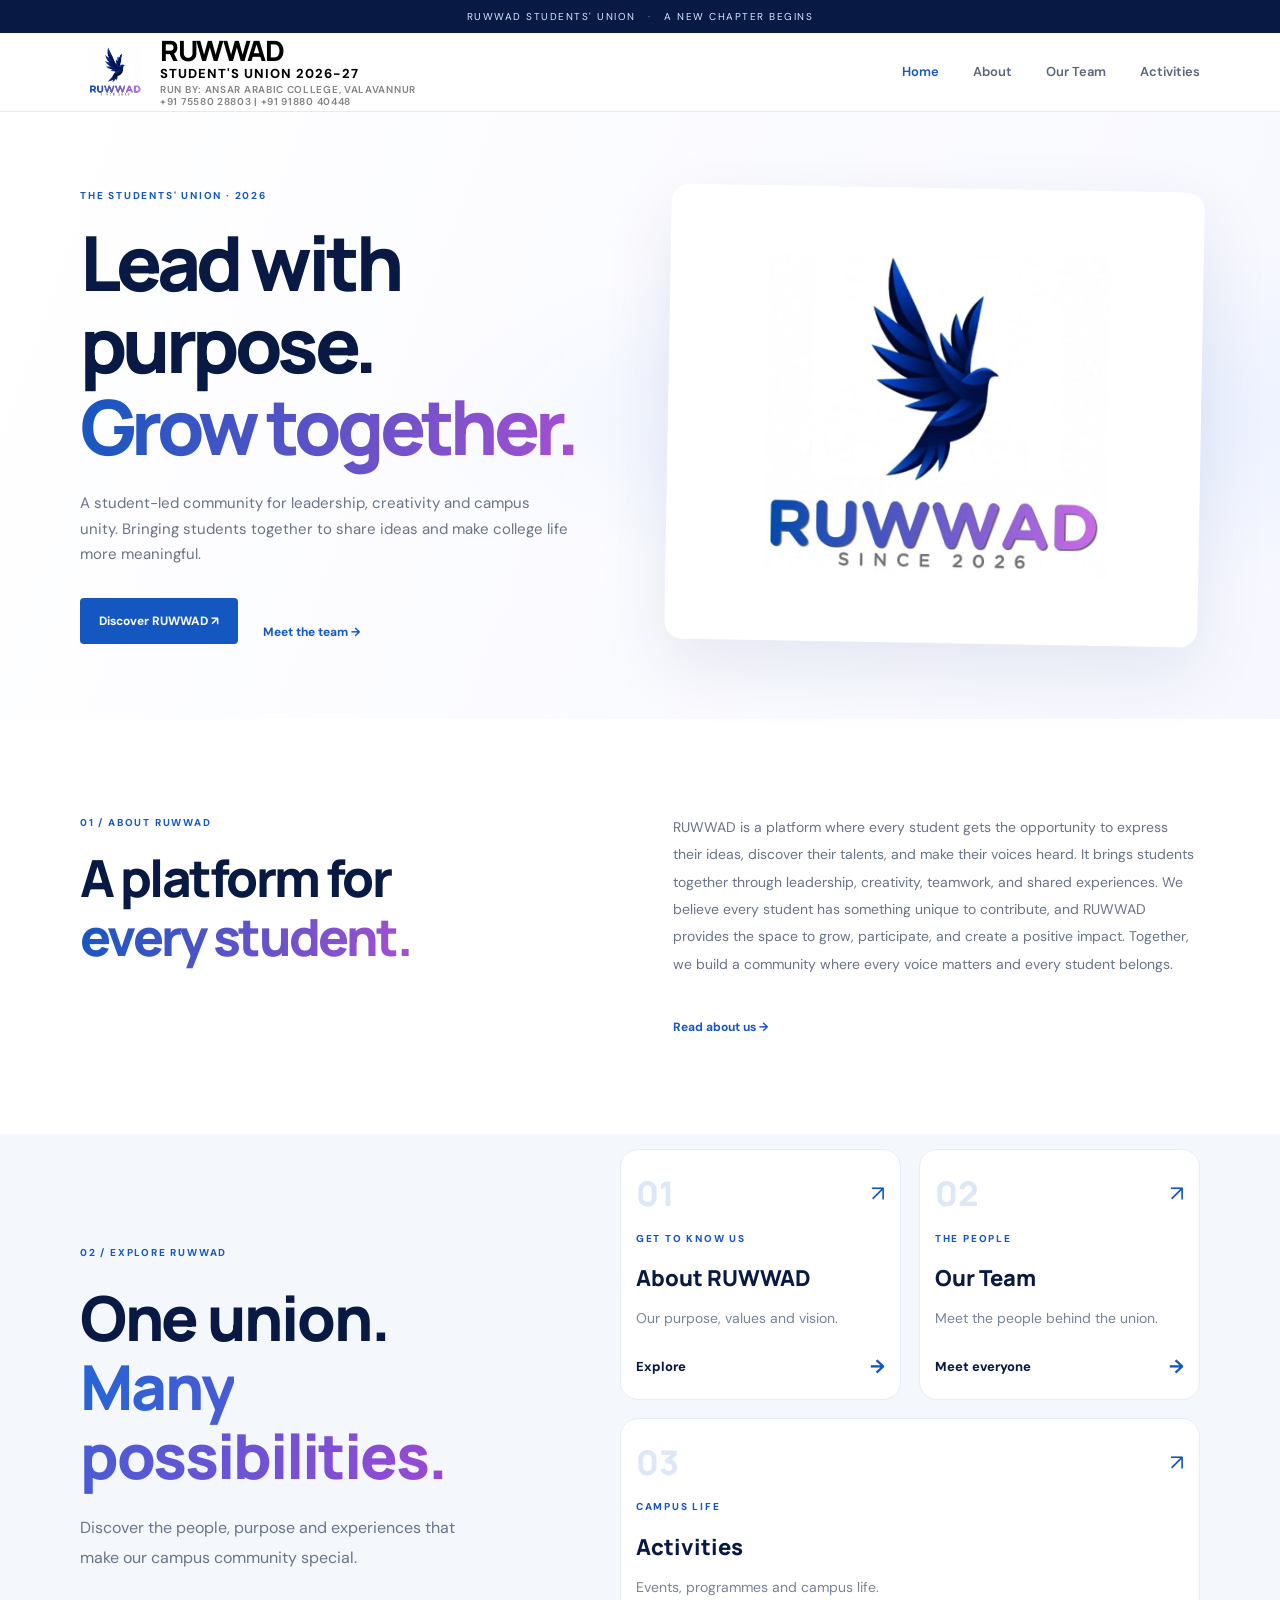
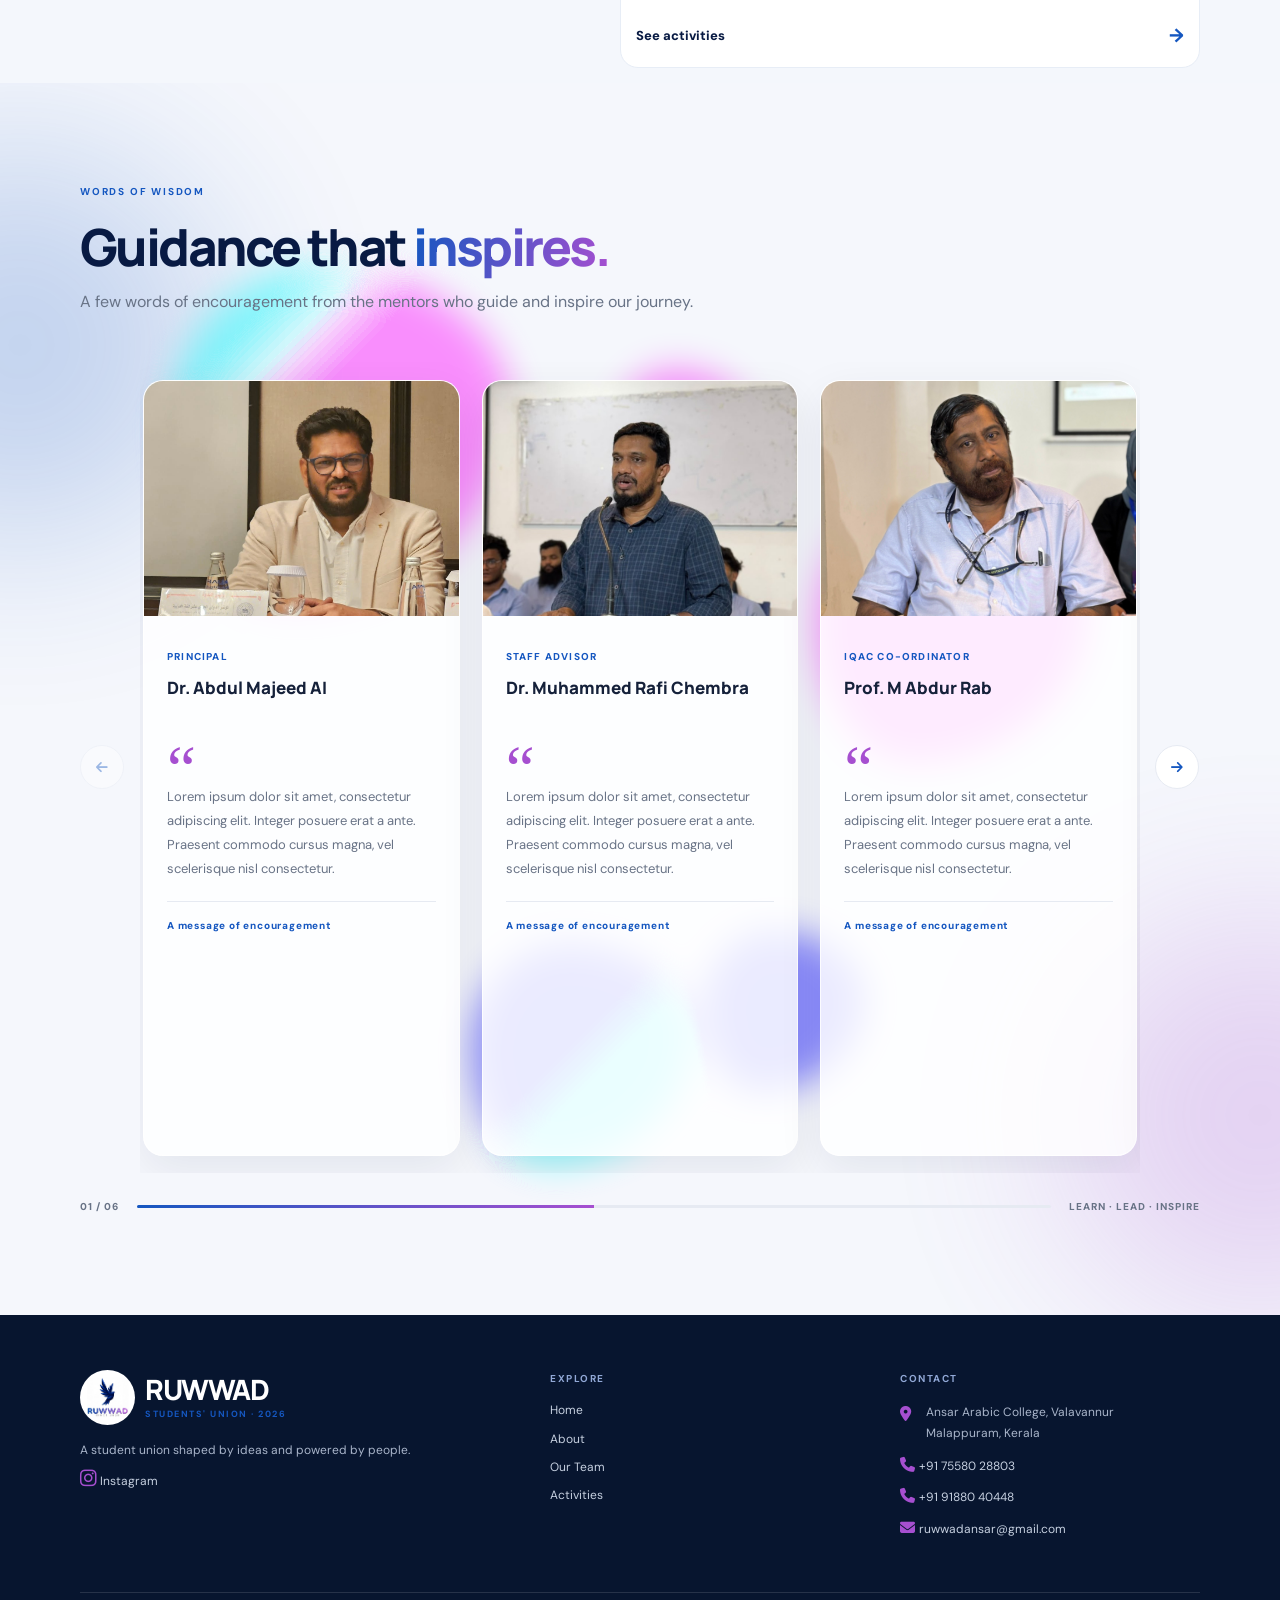
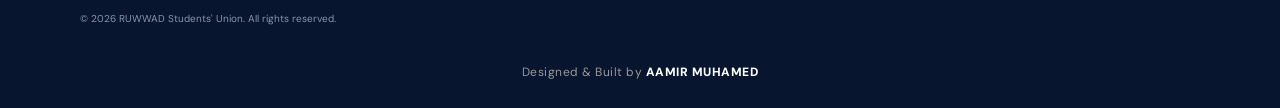
==== commit d88c0c76: "Replace quote in English Department section Updated the quote in the HOD of English Department secti" ====
--- a/index.html
+++ b/index.html
@@ -243,9 +243,7 @@
               <h3>Adhila Abdul Hameed</h3>
               <div class="wisdom-quote">“</div>
               <p>
-                Lorem ipsum dolor sit amet, consectetur adipiscing elit.
-                Integer posuere erat a ante. Praesent commodo cursus
-                magna, vel scelerisque nisl consectetur.
+                A students’ union finds its true strength in the voices it represents, the ideas it nurtures, and the change it brings about. The new team has the opportunity to bring fresh perspectives to campus life, strengthen student participation, and create a culture of mutual respect and inclusivity. Let this year be defined by meaningful initiatives, responsible leadership, and memories worth cherishing.<br><br>Wishing RUWWAD Students’ Union 2026–27 a fulfilling year ahead.
               </p>
               <span class="wisdom-sign">A message of encouragement</span>
             </div>
--- a/style.css
+++ b/style.css
@@ -1,4 +1,3 @@
-
 /* =========================================
    RUWWAD WEBSITE
    Main CSS File
@@ -2195,3 +2194,35 @@
     animation: none;
   }
 }
+@media (max-width: 768px) {
+  .brand-name,
+  .logo-text,
+  .navbar-brand {
+    font-weight: 900 !important;
+    -webkit-text-stroke: 0.5px currentColor;
+  }
+}
+/* RUWWAD MOBILE NAVBAR IMPROVEMENT */
+@media (max-width: 620px) {
+
+  .brand {
+    gap: 6px;
+  }
+
+  .brand > span {
+    margin-left: 0;
+  }
+
+  .brand b {
+    font-family: 'Arial Black', 'Manrope', sans-serif;
+    font-size: 18px;
+    font-weight: 1000;
+    letter-spacing: -1px;
+    -webkit-text-stroke: 0.7px #000;
+    line-height: 1;
+  }
+
+  .union-info {
+    margin-left: 0;
+  }
+}
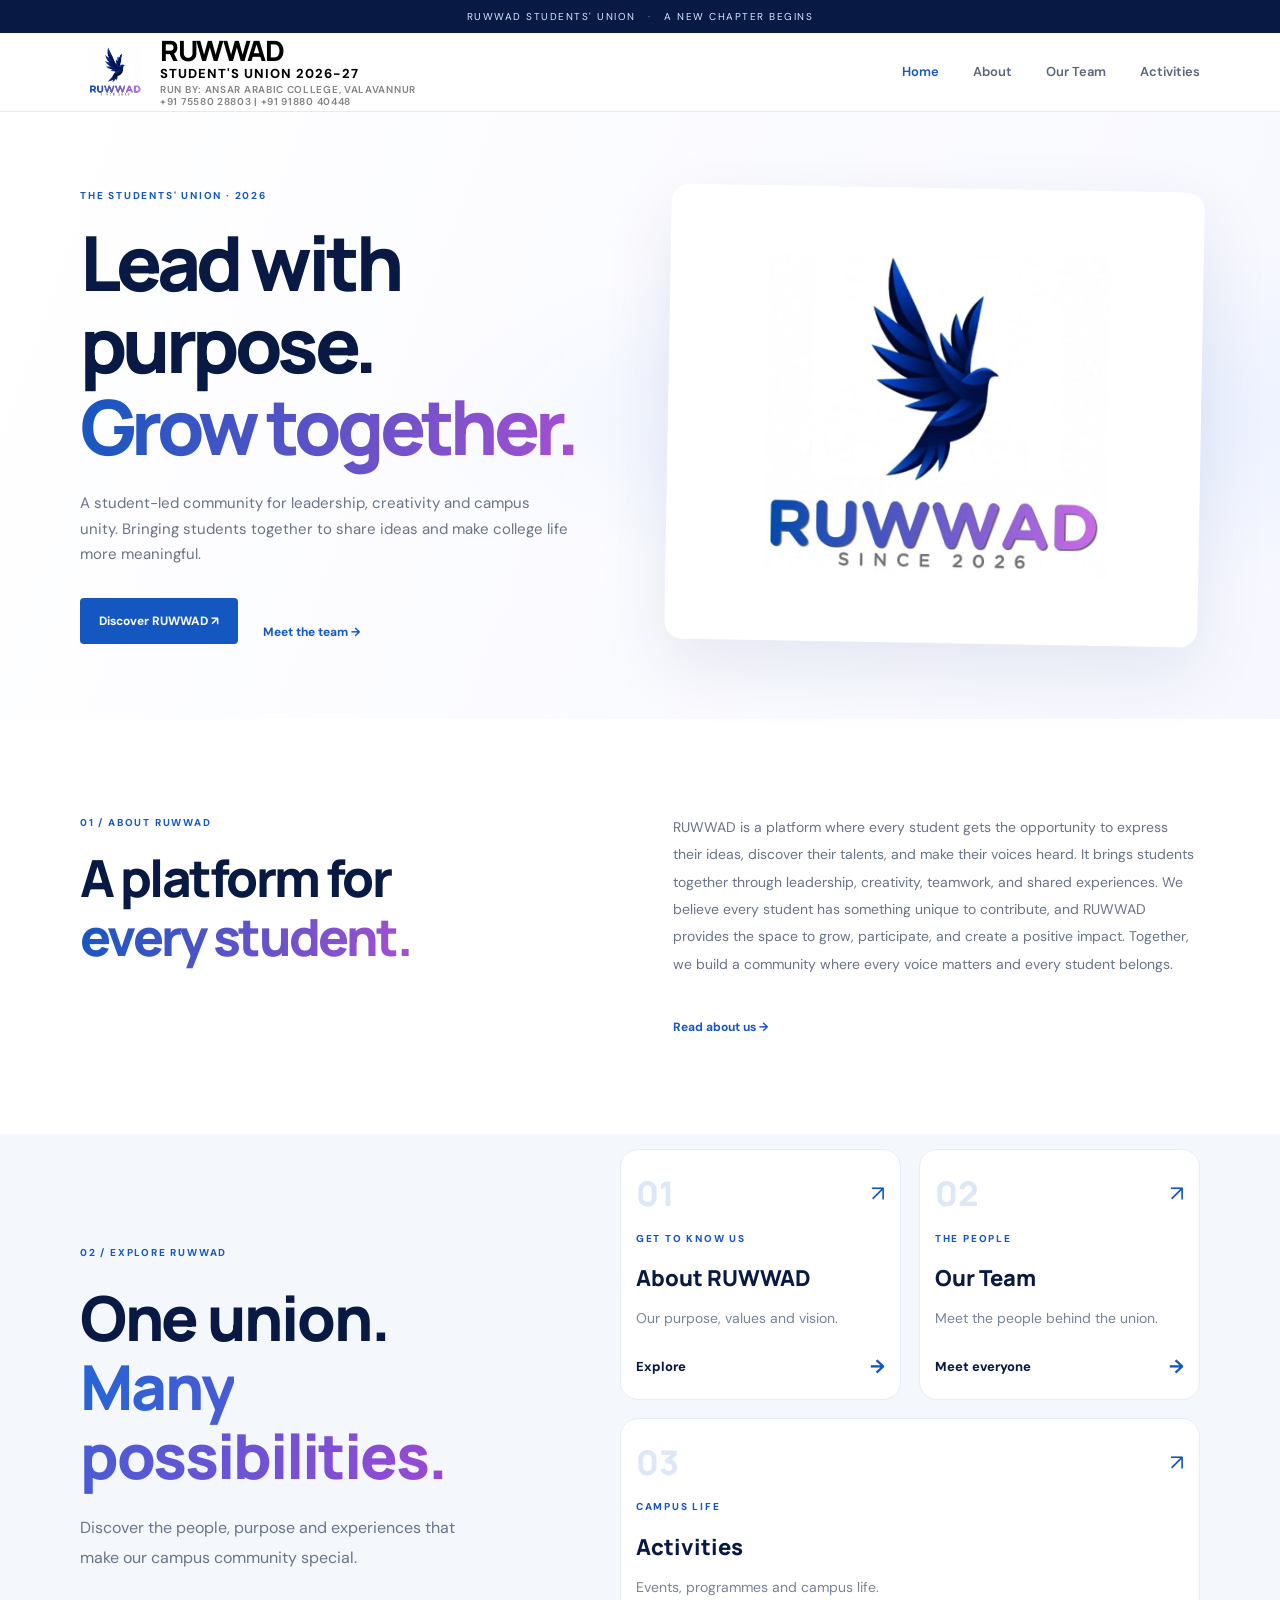
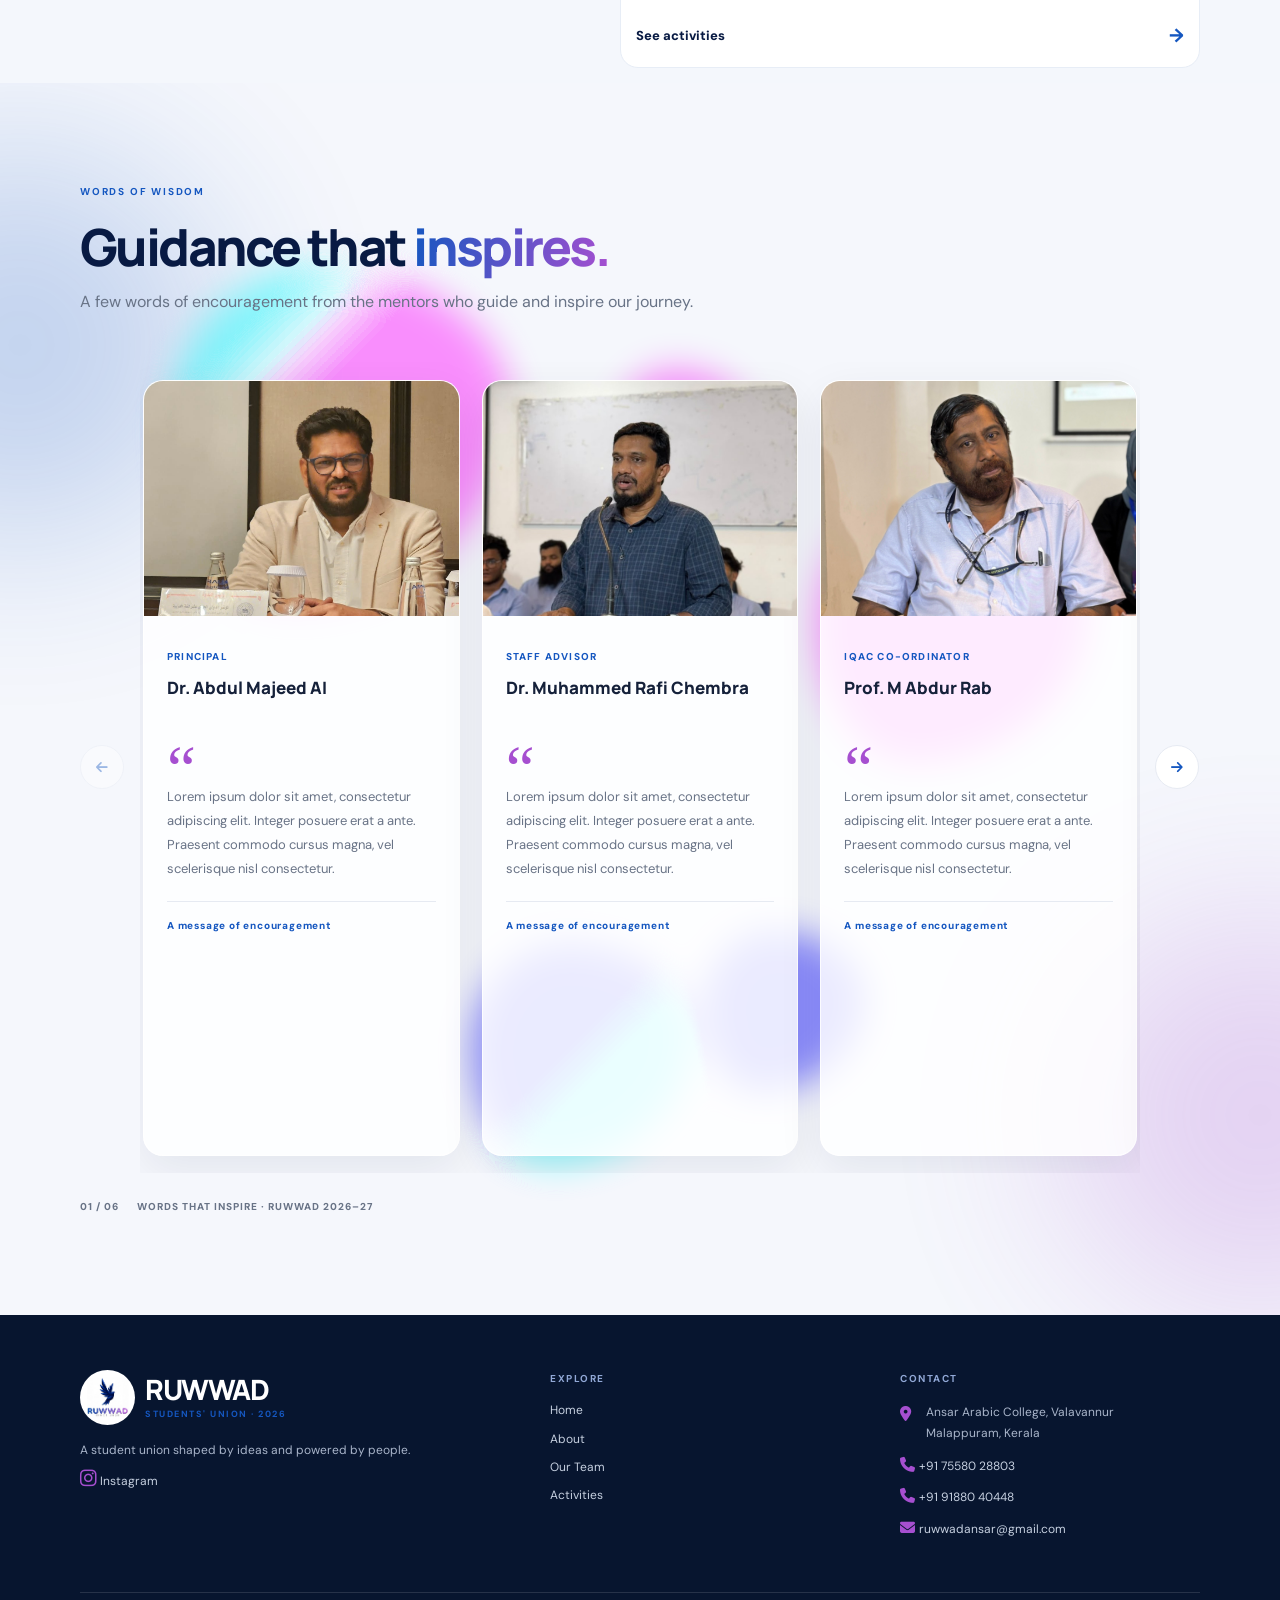
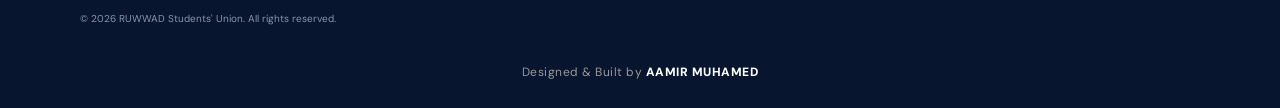
==== commit 4fbdb0bb: "Change image format and update wisdom section Updated image file extension and modified wisdom count" ====
--- a/index.html
+++ b/index.html
@@ -236,7 +236,7 @@
           <article class="wisdom-card">
             <div class="wisdom-card-glow"></div>
             <div class="wisdom-photo">
-              <img src="images/advisors/hod-english.jpg" alt="Adhila Abdul Hameed">
+              <img src="images/advisors/hod-english.jpeg" alt="Adhila Abdul Hameed">
             </div>
             <div class="wisdom-content">
               <span class="wisdom-role">HOD OF ENGLISH DEPARTMENT</span>
@@ -251,6 +251,7 @@
 
         </div>
       </div>
+      
 
       <button class="wisdom-arrow wisdom-next" aria-label="Next advice">
         <i class="fa-solid fa-arrow-right"></i>
@@ -259,12 +260,9 @@
     </div>
 
     <div class="wisdom-bottom">
-      <span class="wisdom-counter">01 / 07</span>
-      <div class="wisdom-progress">
-        <span></span>
-      </div>
-      <span class="wisdom-caption">LEARN · LEAD · INSPIRE</span>
-    </div>
+  <span class="wisdom-counter">01 / 06</span>
+  <span class="wisdom-caption">WORDS THAT INSPIRE · RUWWAD 2026–27</span>
+</div>
 
   </div>
 </section>
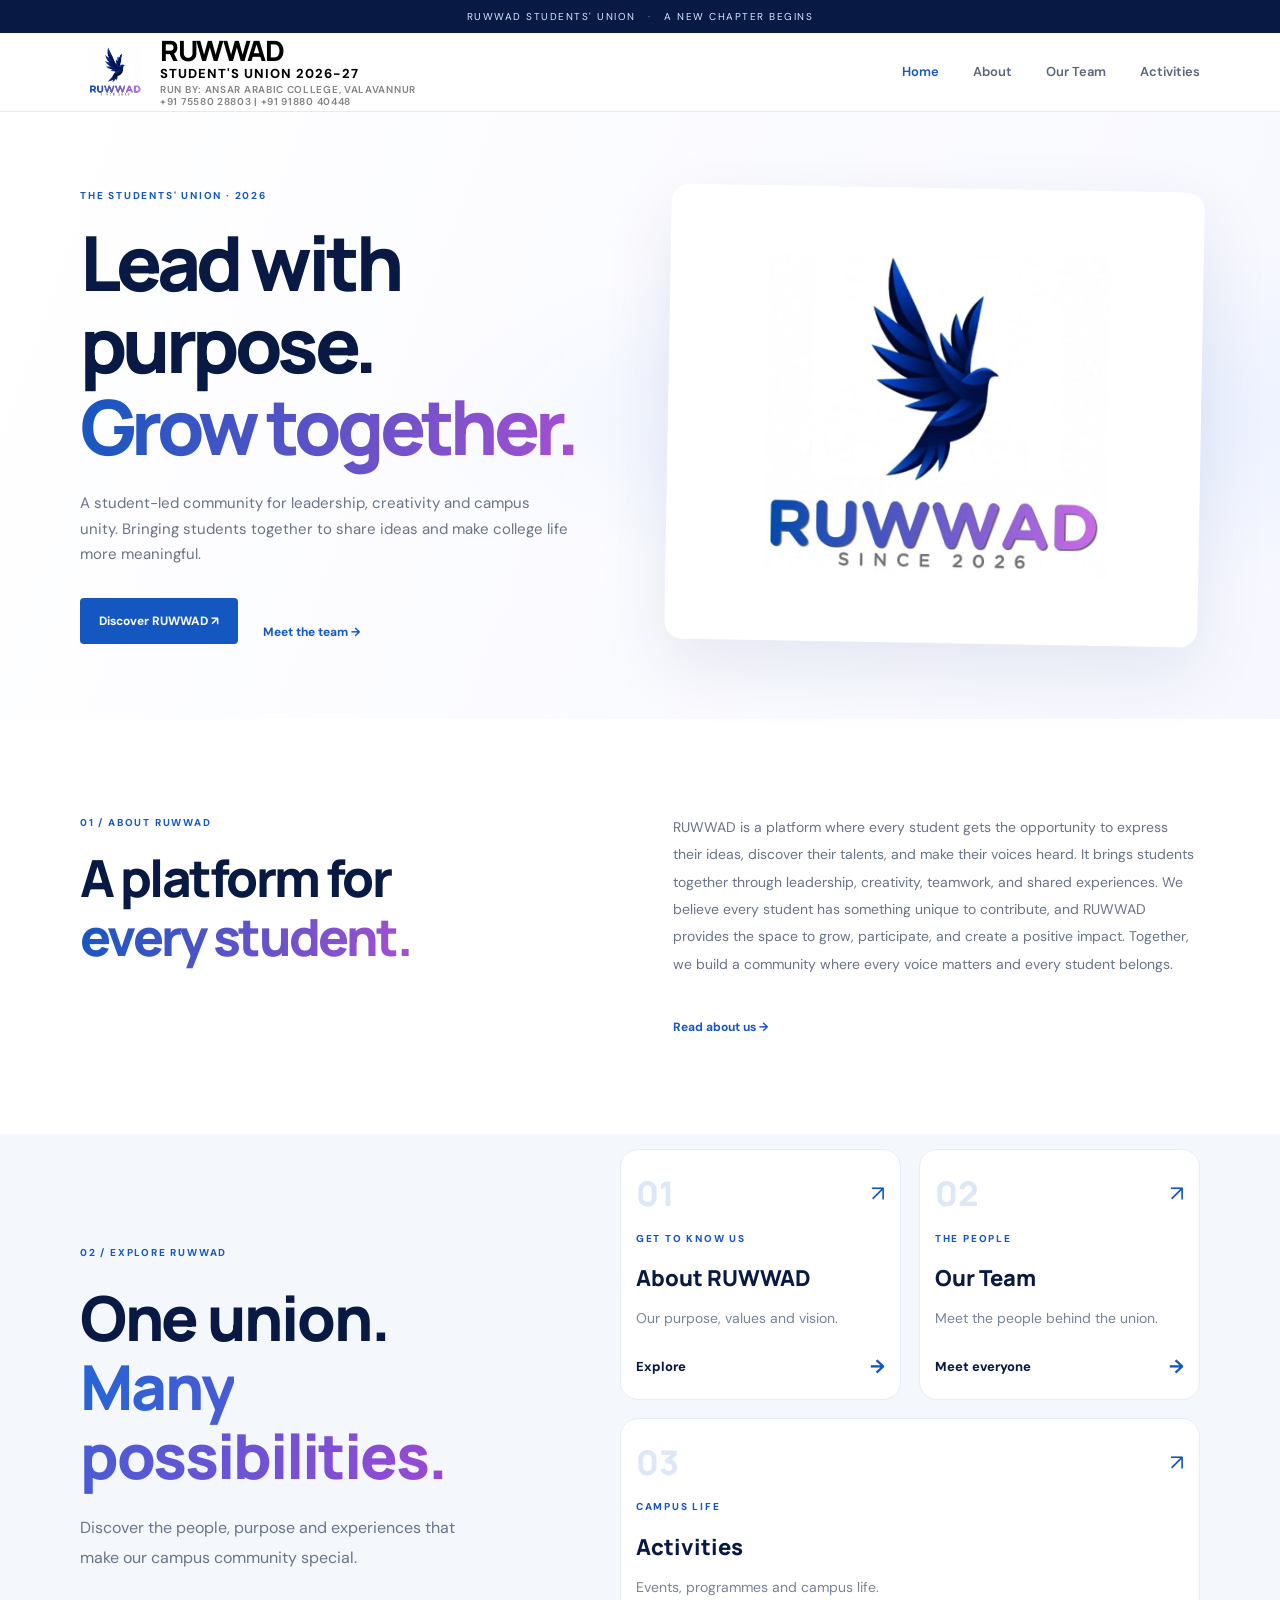
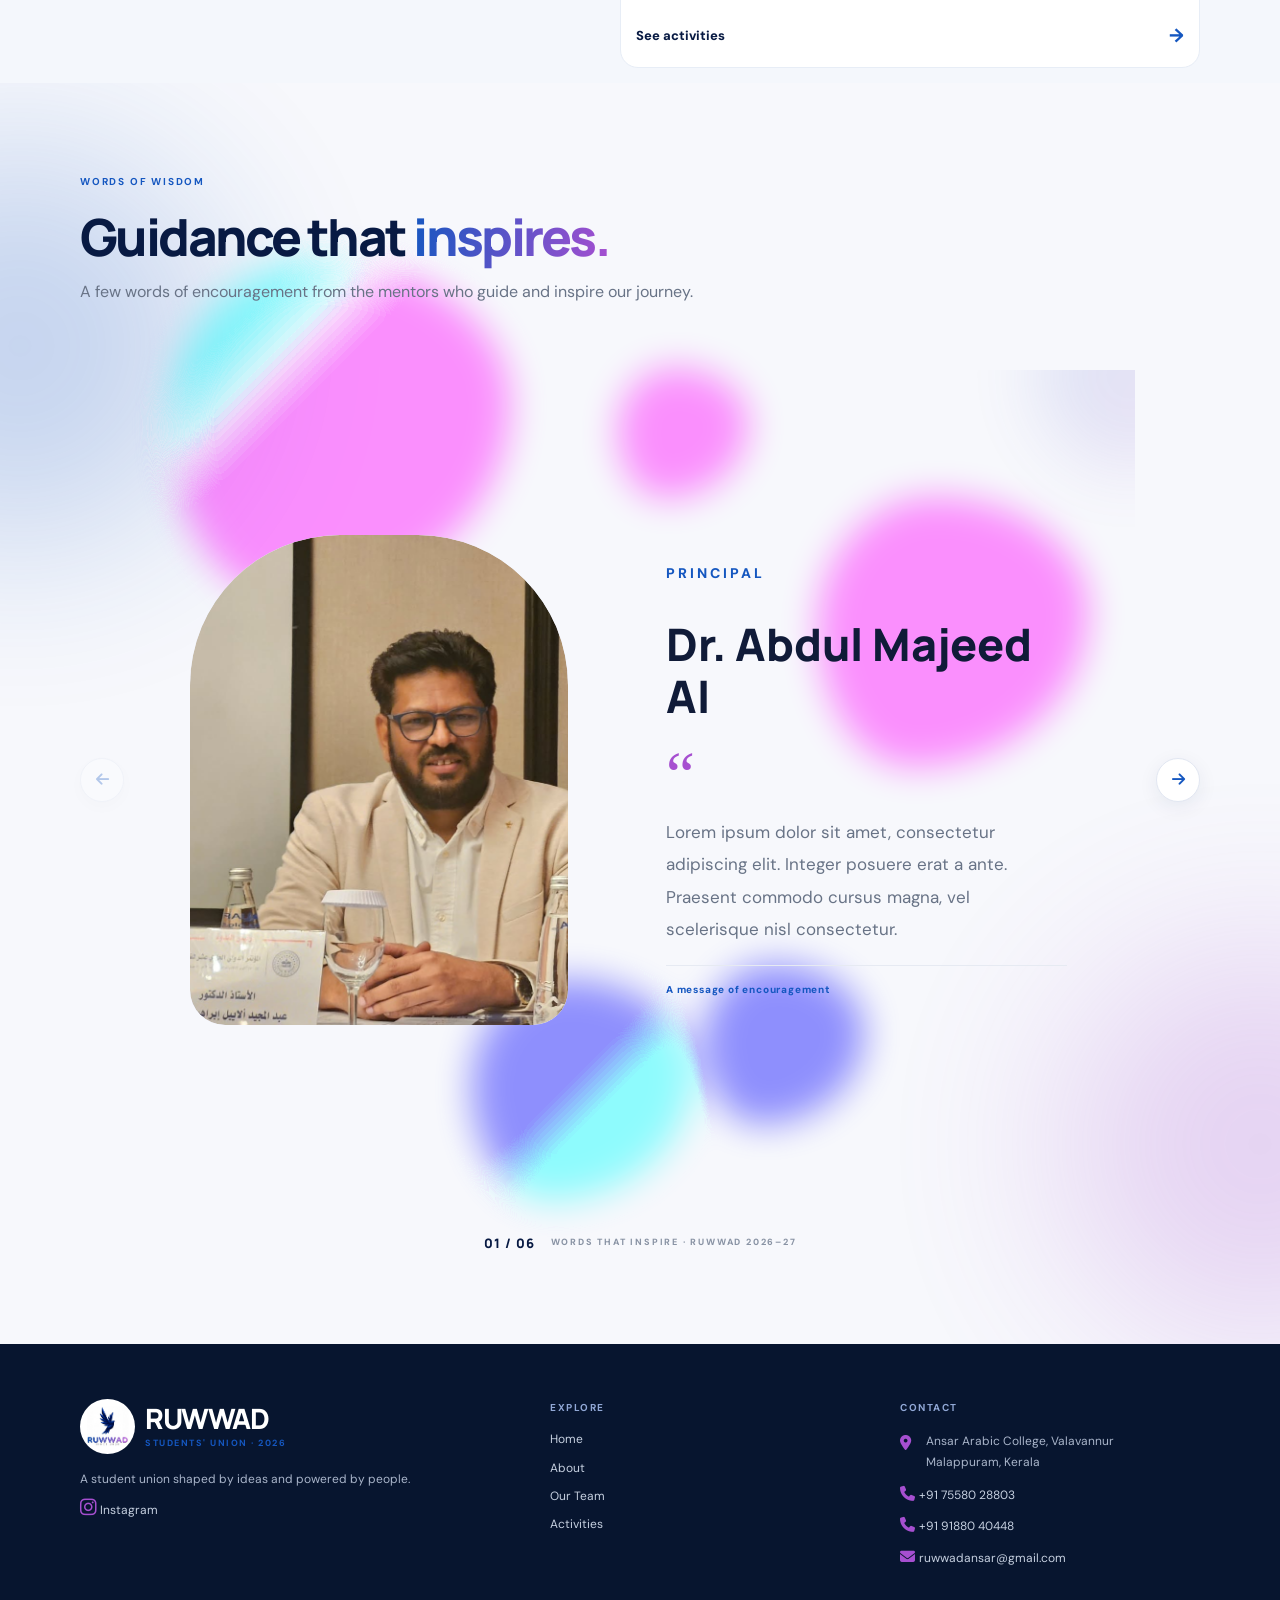
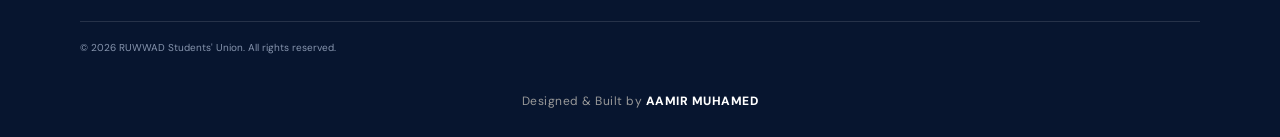
==== commit 3eba2d59: "Update index.html" ====
--- a/index.html
+++ b/index.html
@@ -179,11 +179,11 @@
           <article class="wisdom-card">
             <div class="wisdom-card-glow"></div>
             <div class="wisdom-photo">
-              <img src="images/advisors/iqac-coordinator.jpeg" alt="Prof. M Abdur Rab">
+              <img src="images/advisors/iqac-coordinator.jpeg" alt="Prof. M Abdu Rab">
             </div>
             <div class="wisdom-content">
               <span class="wisdom-role">IQAC CO-ORDINATOR</span>
-              <h3>Prof. M Abdur Rab</h3>
+              <h3>Prof. M Abdu Rab</h3>
               <div class="wisdom-quote">“</div>
               <p>
                 Lorem ipsum dolor sit amet, consectetur adipiscing elit.
--- a/style.css
+++ b/style.css
@@ -1,3 +1,4 @@
+
 /* =========================================
    RUWWAD WEBSITE
    Main CSS File
@@ -2087,7 +2088,7 @@
     135deg,
     #6b9ef0,
     #9272ea,
-    #cb71e1
+    #bd59d5
   );
   animation: liquidMove 9s ease-in-out infinite alternate;
   will-change: transform, border-radius;
@@ -2226,3 +2227,514 @@
     margin-left: 0;
   }
 }
+
+/* =================================
+   RUWWAD ADVICE — LANDSCAPE SLIDER
+   One card visible at a time
+================================= */
+
+.wisdom-window {
+  overflow: hidden;
+  width: 100%;
+}
+
+.wisdom-track {
+  display: flex;
+  width: 100%;
+}
+
+.wisdom-card {
+  flex: 0 0 100%;
+  width: 100%;
+  min-width: 100%;
+  box-sizing: border-box;
+
+  display: grid;
+  grid-template-columns: 34% 1fr;
+  align-items: center;
+  gap: 30px;
+
+  padding: 30px;
+  min-height: 300px;
+  border-radius: 24px;
+}
+
+/* Teacher photo */
+.wisdom-card img {
+  width: 100%;
+  height: 240px;
+  object-fit: cover;
+  border-radius: 18px;
+}
+
+/* Advice content */
+.wisdom-card > div {
+  min-width: 0;
+}
+
+/* Mobile */
+@media (max-width: 600px) {
+  .wisdom-card {
+    grid-template-columns: 32% 1fr;
+    gap: 14px;
+    padding: 14px;
+    min-height: 190px;
+  }
+
+  .wisdom-card img {
+    height: 155px;
+    border-radius: 12px;
+  }
+}
+
+/* =========================================
+   RUWWAD ADVICE SLIDER — NEW NAVIGATION
+   ========================================= */
+
+.wisdom-slider {
+  display: grid;
+  grid-template-columns: 46px minmax(0, 1fr) 46px;
+  align-items: center;
+  gap: 14px;
+  width: 100%;
+}
+
+.wisdom-window {
+  min-width: 0;
+  width: 100%;
+  overflow: hidden;
+}
+
+.wisdom-track {
+  display: flex;
+  gap: 0;
+  transition: transform 0.65s cubic-bezier(.22,.8,.25,1);
+  will-change: transform;
+}
+
+.wisdom-card {
+  flex: 0 0 100%;
+  width: 100%;
+  min-width: 100%;
+  box-sizing: border-box;
+
+  display: grid;
+  grid-template-columns: 34% minmax(0, 1fr);
+  align-items: center;
+  gap: 28px;
+  padding: 30px;
+  min-height: 300px;
+}
+
+/* Landscape advisor photo */
+.wisdom-photo {
+  width: 100%;
+  height: 245px;
+  overflow: hidden;
+  border-radius: 18px;
+}
+
+.wisdom-photo img {
+  width: 100%;
+  height: 100%;
+  object-fit: cover;
+}
+
+/* Modern circular navigation arrows */
+.wisdom-arrow {
+  width: 46px;
+  height: 46px;
+  flex-shrink: 0;
+  display: grid;
+  place-items: center;
+  border: 1px solid rgba(21, 87, 192, .16);
+  border-radius: 50%;
+  background: rgba(255, 255, 255, .85);
+  color: var(--navy);
+  font-size: 15px;
+  cursor: pointer;
+  transition: .3s ease;
+  box-shadow: 0 5px 18px rgba(8, 26, 67, .07);
+}
+
+.wisdom-arrow:hover:not(:disabled) {
+  background: var(--navy);
+  color: white;
+  border-color: var(--navy);
+  transform: scale(1.08);
+}
+
+.wisdom-arrow:disabled {
+  opacity: .3;
+  cursor: not-allowed;
+}
+
+/* Simple counter — no progress line */
+.wisdom-bottom {
+  display: flex;
+  justify-content: center;
+  align-items: center;
+  gap: 16px;
+  margin-top: 24px;
+}
+
+.wisdom-counter {
+  color: var(--navy);
+  font-family: var(--display);
+  font-size: 13px;
+  font-weight: 900;
+  letter-spacing: 1px;
+}
+
+.wisdom-caption {
+  color: #8993a4;
+  font-size: 9px;
+  font-weight: 800;
+  letter-spacing: 1.8px;
+}
+
+/* Mobile */
+@media (max-width: 620px) {
+  .wisdom-slider {
+    grid-template-columns: 34px minmax(0, 1fr) 34px;
+    gap: 7px;
+  }
+
+  .wisdom-arrow {
+    width: 34px;
+    height: 34px;
+    font-size: 12px;
+  }
+
+  .wisdom-card {
+    grid-template-columns: 34% minmax(0, 1fr);
+    gap: 13px;
+    padding: 13px;
+    min-height: 190px;
+  }
+
+  .wisdom-photo {
+    height: 155px;
+    border-radius: 12px;
+  }
+
+  .wisdom-content h3 {
+    font-size: 15px;
+  }
+
+  .wisdom-content p {
+    font-size: 11px;
+    line-height: 1.5;
+  }
+
+  .wisdom-bottom {
+    margin-top: 18px;
+  }
+
+  .wisdom-caption {
+    font-size: 8px;
+    letter-spacing: 1px;
+  }
+}
+
+/* MOBILE ADVICE CARD — IMPROVED LAYOUT */
+@media (max-width: 620px) {
+
+  .wisdom-slider {
+    grid-template-columns: 32px minmax(0, 1fr) 32px;
+    gap: 6px;
+    align-items: center;
+  }
+
+  .wisdom-arrow {
+    width: 32px;
+    height: 32px;
+    font-size: 11px;
+  }
+
+  .wisdom-window {
+    width: 100%;
+    min-width: 0;
+    overflow: hidden;
+  }
+
+  .wisdom-card {
+    display: flex;
+    flex-direction: column;
+    align-items: stretch;
+    gap: 18px;
+    width: 100%;
+    min-width: 100%;
+    padding: 18px;
+    min-height: auto;
+    box-sizing: border-box;
+  }
+
+  /* Photo across the top */
+  .wisdom-photo {
+    width: 100%;
+    height: 190px;
+    border-radius: 14px;
+    overflow: hidden;
+  }
+
+  .wisdom-photo img {
+    display: block;
+    width: 100%;
+    height: 100%;
+    object-fit: cover;
+  }
+
+  /* Text gets the full card width */
+  .wisdom-content {
+    width: 100%;
+    min-width: 0;
+  }
+
+  .wisdom-content h3 {
+    font-size: 21px;
+    line-height: 1.3;
+    overflow-wrap: anywhere;
+  }
+
+  .wisdom-content p {
+    font-size: 14px;
+    line-height: 1.75;
+    overflow-wrap: break-word;
+  }
+
+  .wisdom-quote {
+    font-size: 38px;
+  }
+
+  .wisdom-bottom {
+    margin-top: 18px;
+    gap: 12px;
+  }
+
+  .wisdom-caption {
+    font-size: 8px;
+    letter-spacing: 1px;
+  }
+}
+
+/* =========================================
+   RUWWAD WORDS OF WISDOM
+   LIGHT EDITORIAL DESIGN
+   ========================================= */
+
+.wisdom-section {
+  background: #f7f8fc !important;
+  color: #15213a;
+  padding: 90px 0;
+}
+
+/* Slider layout */
+.wisdom-slider {
+  display: grid;
+  grid-template-columns: 44px minmax(0, 1fr) 44px;
+  align-items: center;
+  gap: 18px;
+  background: transparent !important;
+  box-shadow: none !important;
+}
+
+.wisdom-window {
+  overflow: hidden;
+  width: 100%;
+  min-width: 0;
+}
+
+.wisdom-track {
+  display: flex;
+  gap: 0;
+  transition: transform .7s cubic-bezier(.22,.8,.25,1);
+}
+
+/* One advisor per slide */
+.wisdom-card {
+  flex: 0 0 100%;
+  width: 100%;
+  min-width: 100%;
+  min-height: 550px;
+  box-sizing: border-box;
+
+  display: grid;
+  grid-template-columns: 42% 1fr;
+  align-items: center;
+  gap: 75px;
+
+  padding: 35px 45px;
+  background: transparent !important;
+  border: none !important;
+  border-radius: 0 !important;
+  box-shadow: none !important;
+}
+
+/* Portrait photograph */
+.wisdom-photo {
+  position: relative;
+  width: 100%;
+  height: 490px;
+  overflow: hidden;
+  border-radius: 150px 150px 35px 35px;
+  background: #e8eaf5;
+  box-shadow: none !important;
+}
+
+.wisdom-photo img {
+  display: block;
+  width: 100%;
+  height: 100%;
+  object-fit: cover;
+  object-position: center;
+  border-radius: inherit;
+}
+
+/* Advisor information */
+.wisdom-content {
+  background: transparent !important;
+  border: none !important;
+  box-shadow: none !important;
+  max-width: 700px;
+  min-width: 0;
+}
+
+.wisdom-content .wisdom-role {
+  color: #1557c0;
+  font-size: 14px;
+  font-weight: 800;
+  letter-spacing: 3px;
+  text-transform: uppercase;
+}
+
+.wisdom-content h2,
+.wisdom-content h3 {
+  color: #101b38;
+  font-size: clamp(30px, 3.5vw, 48px);
+  font-weight: 900;
+  line-height: 1.15;
+  margin: 22px 0;
+}
+
+.wisdom-content p {
+  color: #687386;
+  font-size: 17px;
+  line-height: 1.9;
+  margin-top: 25px;
+}
+
+/* Remove card decorations */
+.wisdom-card::before,
+.wisdom-card::after,
+.wisdom-content::before,
+.wisdom-content::after {
+  display: none !important;
+}
+
+/* Navigation arrows */
+.wisdom-prev,
+.wisdom-next {
+  width: 44px;
+  height: 44px;
+  display: grid;
+  place-items: center;
+  border-radius: 50%;
+  background: white;
+  color: #1557c0;
+  border: 1px solid #e1e6f1;
+  box-shadow: 0 5px 20px rgba(20,40,90,.07);
+  cursor: pointer;
+  transition: .3s ease;
+}
+
+.wisdom-prev:hover,
+.wisdom-next:hover {
+  background: #1557c0;
+  color: white;
+  transform: translateY(-3px);
+}
+
+/* Slider dots */
+.wisdom-dots {
+  display: flex;
+  justify-content: center;
+  align-items: center;
+  gap: 10px;
+  margin-top: 30px;
+}
+
+.wisdom-dots button {
+  width: 9px;
+  height: 9px;
+  border: none;
+  border-radius: 50%;
+  background: #cbd2e1;
+  cursor: pointer;
+  transition: .3s ease;
+}
+
+.wisdom-dots button.active {
+  width: 25px;
+  border-radius: 20px;
+  background: linear-gradient(90deg,#1557c0,#a64fd0);
+}
+
+/* Remove old progress bar */
+.wisdom-progress,
+.wisdom-progress-track {
+  display: none !important;
+}
+
+/* Mobile layout */
+@media (max-width: 700px) {
+
+  .wisdom-section {
+    padding: 55px 0;
+  }
+
+  .wisdom-slider {
+    grid-template-columns: 28px minmax(0,1fr) 28px;
+    gap: 7px;
+  }
+
+  .wisdom-card {
+    grid-template-columns: 1fr;
+    gap: 25px;
+    padding: 15px 8px;
+    min-height: auto;
+  }
+
+  .wisdom-photo {
+    width: 100%;
+    height: 340px;
+    max-width: 300px;
+    margin: 0 auto;
+    border-radius: 110px 110px 22px 22px;
+  }
+
+  .wisdom-content {
+    width: 100%;
+    text-align: center;
+    margin: auto;
+  }
+
+  .wisdom-content h2,
+  .wisdom-content h3 {
+    font-size: 27px;
+    margin: 12px 0;
+  }
+
+  .wisdom-content p {
+    font-size: 14px;
+    line-height: 1.8;
+    text-align: left;
+  }
+
+  .wisdom-prev,
+  .wisdom-next {
+    width: 28px;
+    height: 28px;
+    font-size: 11px;
+  }
+}
